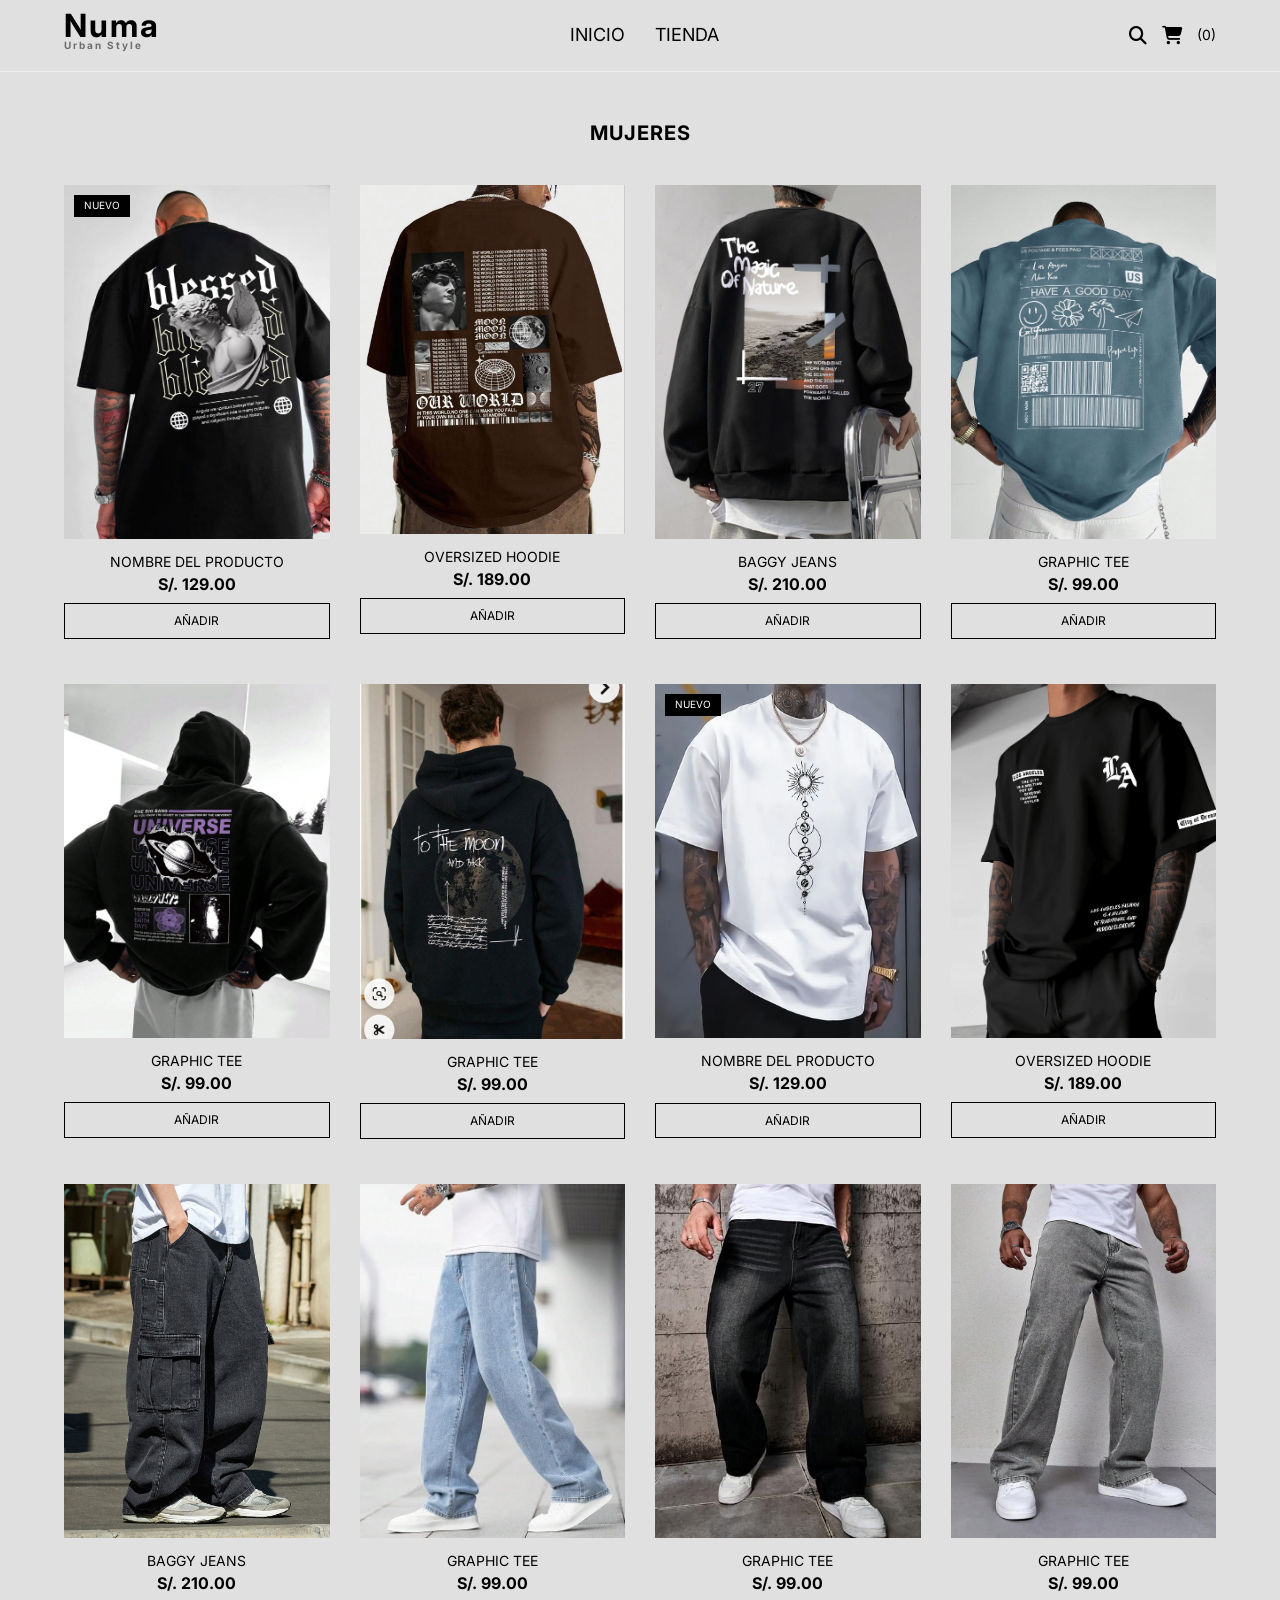
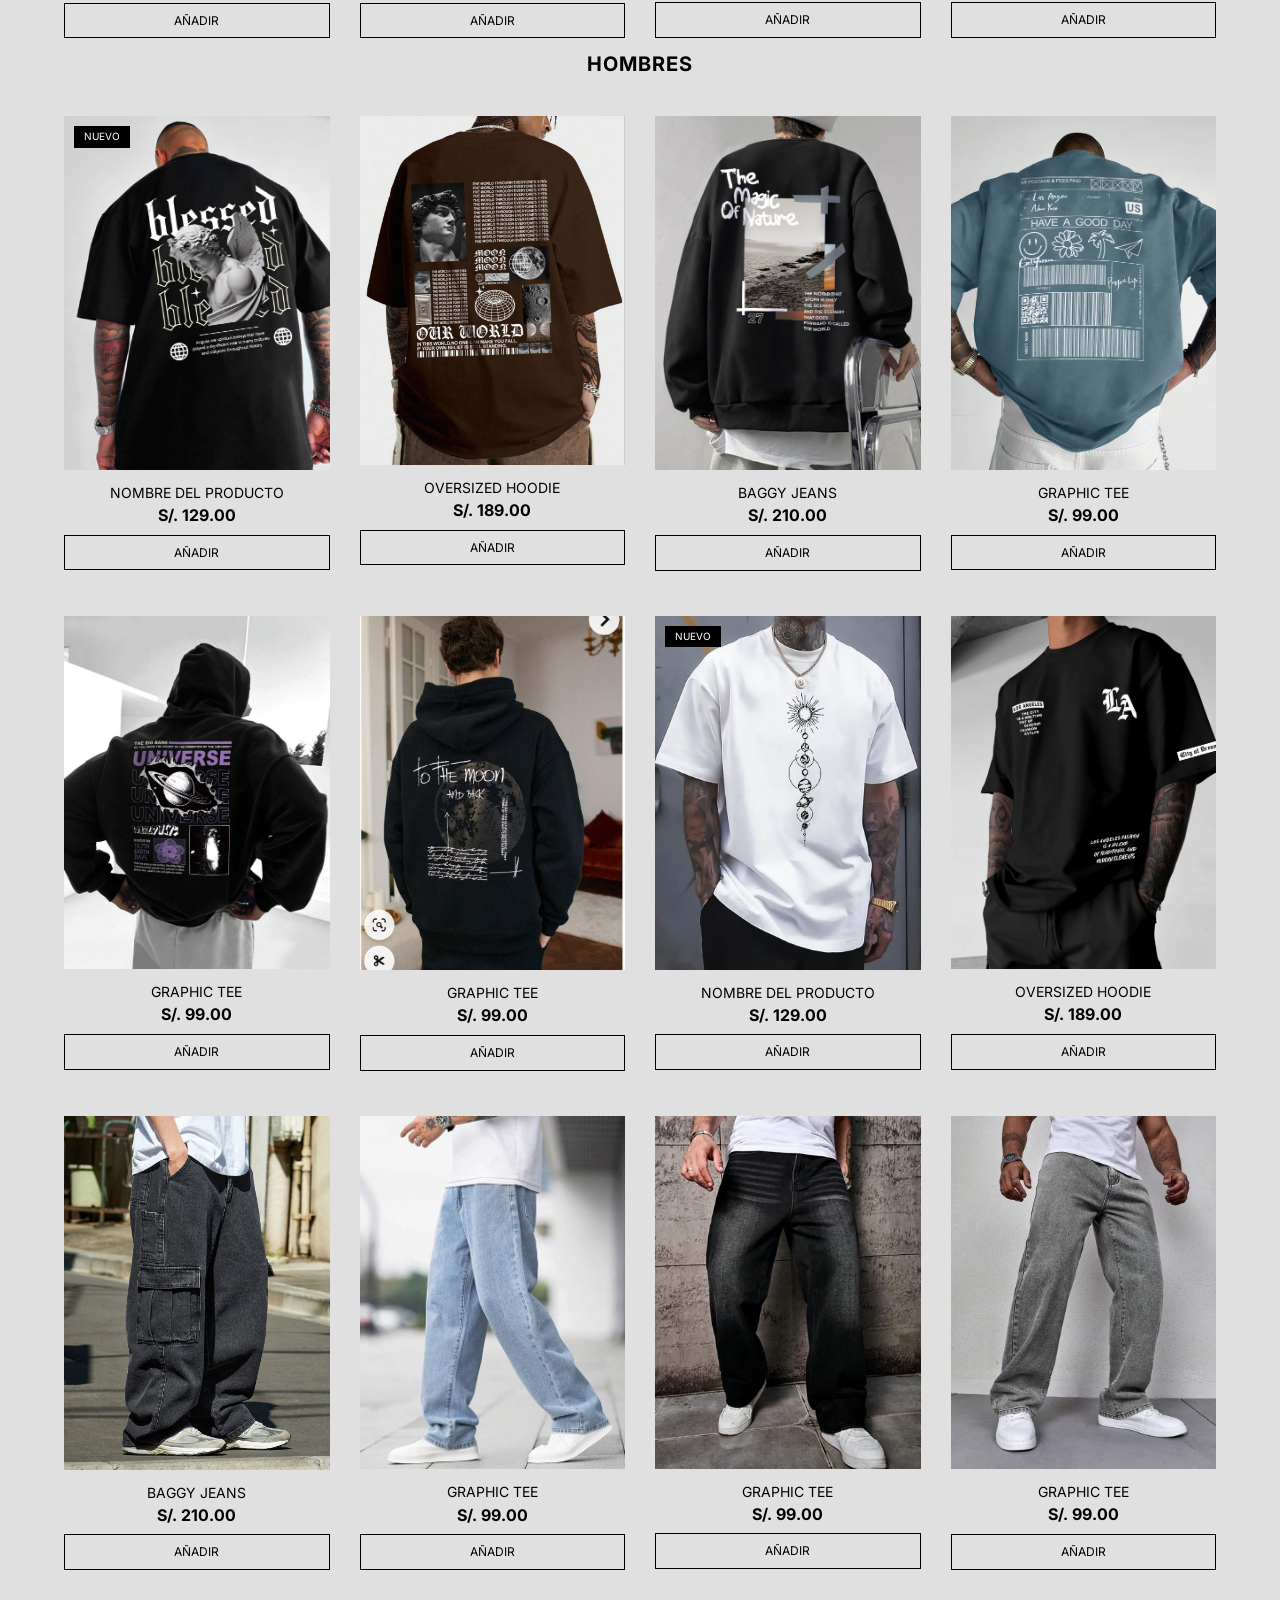
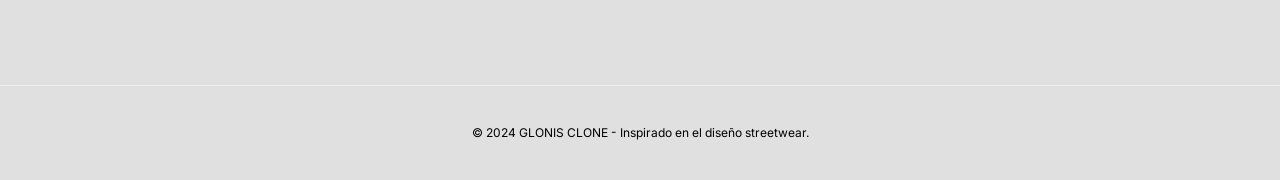
==== tienda.html @ c973aedd "Primera versiónde la web" ====
<!DOCTYPE html>
<html lang="es">
<head>
    <meta charset="UTF-8">
    <meta name="viewport" content="width=device-width, initial-scale=1.0">
    <title>Numa Web Oficial</title>
    <link rel="stylesheet" href="css/normalize.css">
    <link rel="stylesheet" href="css/styles.css">
    <link href="https://fonts.googleapis.com/css2?family=Inter:wght@300;400;700&display=swap" rel="stylesheet">
    <link rel="stylesheet" href="https://cdnjs.cloudflare.com/ajax/libs/font-awesome/6.5.0/css/all.min.css">
</head>
<body>

    <header class="navbar">
        <div class="logo">Numa </br>  <span>Urban Style</span></div>
        <nav>
            <ul>
                <li><a href="index.html">INICIO</a></li>
                <li><a href="tienda.html">TIENDA</a></li>
            </ul>
        </nav>
        <div class="nav-icons">
            <i class="fa-solid fa-magnifying-glass"></i>
            <i class="fa-solid fa-cart-shopping"></i>
            <span class="cart-count">(0)</span>
        </div>
    </header>

    <main class="container">
        <h2 class="section-title">MUJERES</h2>
        <div class="product-grid">
            
            <div class="product-card">
                <div class="product-image">
                    <img src="img/ropa/polo1.jpg" alt="Producto">
                    <span class="badge">NUEVO</span>
                </div>
                <div class="product-info">
                    <h3>NOMBRE DEL PRODUCTO</h3>
                    <p class="price">S/. 129.00</p>
                    <button class="btn-add">AÑADIR</button>
                </div>
            </div>

            <div class="product-card">
                <div class="product-image">
                    <img src="img/ropa/polo2.jpg" alt="Producto">
                </div>
                <div class="product-info">
                    <h3>OVERSIZED HOODIE</h3>
                    <p class="price">S/. 189.00</p>
                    <button class="btn-add">AÑADIR</button>
                </div>
            </div>

            <div class="product-card">
                <div class="product-image">
                    <img src="img/ropa/polo3.jpg" alt="Producto">
                </div>
                <div class="product-info">
                    <h3>BAGGY JEANS</h3>
                    <p class="price">S/. 210.00</p>
                    <button class="btn-add">AÑADIR</button>
                </div>
            </div>

            <div class="product-card">
                <div class="product-image">
                    <img src="img/ropa/polo4.jpg" alt="Producto">
                </div>
                <div class="product-info">
                    <h3>GRAPHIC TEE</h3>
                    <p class="price">S/. 99.00</p>
                    <button class="btn-add">AÑADIR</button>
                </div>
            </div>

            <div class="product-card">
                <div class="product-image">
                    <img src="img/ropa/polo5.jpg" alt="Producto">
                </div>
                <div class="product-info">
                    <h3>GRAPHIC TEE</h3>
                    <p class="price">S/. 99.00</p>
                    <button class="btn-add">AÑADIR</button>
                </div>
            </div>

            <div class="product-card">
                <div class="product-image">
                    <img src="img/ropa/polo6.jpg" alt="Producto">
                </div>
                <div class="product-info">
                    <h3>GRAPHIC TEE</h3>
                    <p class="price">S/. 99.00</p>
                    <button class="btn-add">AÑADIR</button>
                </div>
            </div>

            <div class="product-card">
                <div class="product-image">
                    <img src="img/ropa/polos7.jpg" alt="Producto">
                    <span class="badge">NUEVO</span>
                </div>
                <div class="product-info">
                    <h3>NOMBRE DEL PRODUCTO</h3>
                    <p class="price">S/. 129.00</p>
                    <button class="btn-add">AÑADIR</button>
                </div>
            </div>

            <div class="product-card">
                <div class="product-image">
                    <img src="img/ropa/polo8.jpg" alt="Producto">
                </div>
                <div class="product-info">
                    <h3>OVERSIZED HOODIE</h3>
                    <p class="price">S/. 189.00</p>
                    <button class="btn-add">AÑADIR</button>
                </div>
            </div>

            <div class="product-card">
                <div class="product-image">
                    <img src="img/ropa/pantalon1.jpg" alt="Producto">
                </div>
                <div class="product-info">
                    <h3>BAGGY JEANS</h3>
                    <p class="price">S/. 210.00</p>
                    <button class="btn-add">AÑADIR</button>
                </div>
            </div>

            <div class="product-card">
                <div class="product-image">
                    <img src="img/ropa/pantalon2.jpg" alt="Producto">
                </div>
                <div class="product-info">
                    <h3>GRAPHIC TEE</h3>
                    <p class="price">S/. 99.00</p>
                    <button class="btn-add">AÑADIR</button>
                </div>
            </div>

            <div class="product-card">
                <div class="product-image">
                    <img src="img/ropa/pantalon5.jpg" alt="Producto">
                </div>
                <div class="product-info">
                    <h3>GRAPHIC TEE</h3>
                    <p class="price">S/. 99.00</p>
                    <button class="btn-add">AÑADIR</button>
                </div>
            </div>

            <div class="product-card">
                <div class="product-image">
                    <img src="img/ropa/pantalon4.jpg" alt="Producto">
                </div>
                <div class="product-info">
                    <h3>GRAPHIC TEE</h3>
                    <p class="price">S/. 99.00</p>
                    <button class="btn-add">AÑADIR</button>
                </div>
            </div>

        </div>

        <h2 class="section-title">HOMBRES</h2>
        <div class="product-grid">
            
            <div class="product-card">
                <div class="product-image">
                    <img src="img/ropa/polo1.jpg" alt="Producto">
                    <span class="badge">NUEVO</span>
                </div>
                <div class="product-info">
                    <h3>NOMBRE DEL PRODUCTO</h3>
                    <p class="price">S/. 129.00</p>
                    <button class="btn-add">AÑADIR</button>
                </div>
            </div>

            <div class="product-card">
                <div class="product-image">
                    <img src="img/ropa/polo2.jpg" alt="Producto">
                </div>
                <div class="product-info">
                    <h3>OVERSIZED HOODIE</h3>
                    <p class="price">S/. 189.00</p>
                    <button class="btn-add">AÑADIR</button>
                </div>
            </div>

            <div class="product-card">
                <div class="product-image">
                    <img src="img/ropa/polo3.jpg" alt="Producto">
                </div>
                <div class="product-info">
                    <h3>BAGGY JEANS</h3>
                    <p class="price">S/. 210.00</p>
                    <button class="btn-add">AÑADIR</button>
                </div>
            </div>

            <div class="product-card">
                <div class="product-image">
                    <img src="img/ropa/polo4.jpg" alt="Producto">
                </div>
                <div class="product-info">
                    <h3>GRAPHIC TEE</h3>
                    <p class="price">S/. 99.00</p>
                    <button class="btn-add">AÑADIR</button>
                </div>
            </div>

            <div class="product-card">
                <div class="product-image">
                    <img src="img/ropa/polo5.jpg" alt="Producto">
                </div>
                <div class="product-info">
                    <h3>GRAPHIC TEE</h3>
                    <p class="price">S/. 99.00</p>
                    <button class="btn-add">AÑADIR</button>
                </div>
            </div>

            <div class="product-card">
                <div class="product-image">
                    <img src="img/ropa/polo6.jpg" alt="Producto">
                </div>
                <div class="product-info">
                    <h3>GRAPHIC TEE</h3>
                    <p class="price">S/. 99.00</p>
                    <button class="btn-add">AÑADIR</button>
                </div>
            </div>

            <div class="product-card">
                <div class="product-image">
                    <img src="img/ropa/polos7.jpg" alt="Producto">
                    <span class="badge">NUEVO</span>
                </div>
                <div class="product-info">
                    <h3>NOMBRE DEL PRODUCTO</h3>
                    <p class="price">S/. 129.00</p>
                    <button class="btn-add">AÑADIR</button>
                </div>
            </div>

            <div class="product-card">
                <div class="product-image">
                    <img src="img/ropa/polo8.jpg" alt="Producto">
                </div>
                <div class="product-info">
                    <h3>OVERSIZED HOODIE</h3>
                    <p class="price">S/. 189.00</p>
                    <button class="btn-add">AÑADIR</button>
                </div>
            </div>

            <div class="product-card">
                <div class="product-image">
                    <img src="img/ropa/pantalon1.jpg" alt="Producto">
                </div>
                <div class="product-info">
                    <h3>BAGGY JEANS</h3>
                    <p class="price">S/. 210.00</p>
                    <button class="btn-add">AÑADIR</button>
                </div>
            </div>

            <div class="product-card">
                <div class="product-image">
                    <img src="img/ropa/pantalon2.jpg" alt="Producto">
                </div>
                <div class="product-info">
                    <h3>GRAPHIC TEE</h3>
                    <p class="price">S/. 99.00</p>
                    <button class="btn-add">AÑADIR</button>
                </div>
            </div>

            <div class="product-card">
                <div class="product-image">
                    <img src="img/ropa/pantalon5.jpg" alt="Producto">
                </div>
                <div class="product-info">
                    <h3>GRAPHIC TEE</h3>
                    <p class="price">S/. 99.00</p>
                    <button class="btn-add">AÑADIR</button>
                </div>
            </div>

            <div class="product-card">
                <div class="product-image">
                    <img src="img/ropa/pantalon4.jpg" alt="Producto">
                </div>
                <div class="product-info">
                    <h3>GRAPHIC TEE</h3>
                    <p class="price">S/. 99.00</p>
                    <button class="btn-add">AÑADIR</button>
                </div>
            </div>

        </div>
    </main>

    <footer>
        <p>&copy; 2024 GLONIS CLONE - Inspirado en el diseño streetwear.</p>
    </footer>

</body>
</html>
---- css/styles.css ----
/* Reseteo básico */
* {
    margin: 0;
    padding: 0;
    box-sizing: border-box;
}

body {
    font-family: 'Inter', sans-serif;
    background-color:#E0E0E0;
    color: #000;
}

/* Navegación */
.navbar {
    display: flex;
    justify-content: space-between;
    align-items: center;
    padding: 20px 5%;
    position: sticky;
    top: 0;
    background: #E0E0E0;
    z-index: 1000;
    border-bottom: 1px solid #eee;
}

.logo {
    font-weight: 700;
    font-size: 32px;
    letter-spacing: 2px;
    line-height: 12px;
}

.logo span {
    font-size: 10px;
    letter-spacing: 2px;
    color: #706d6d;
    
}

.navbar ul {
    display: flex;
    list-style: none;
}

.navbar ul li {
    margin: 0 15px;
}

.navbar ul li a {
    text-decoration: none;
    color: #000000;
    font-size: 18px;
    font-weight: 400;
    
}
.navbar ul li a:hover {
    color: #535151
}

/* iconos de carritos */
.nav-icons {
  display: flex;
  align-items: center;
  gap: 15px;
  font-size: 18px;
}

.nav-icons i {
  cursor: pointer;
  transition: 0.3s;
}

.nav-icons i:hover {
  color: #555;
  transform: scale(1.1);
}

.cart-count {
  font-size: 14px;
}

/* Banner Hero */
.hero {
    height: 80vh;
    background: #f4f4f4 url('../img/hero.png') no-repeat center center/cover;
    display: flex;
    align-items: center;
    justify-content: center;
    text-align: center;
}

.hero-content {
    padding-top: 370px;
}

.hero-content h1 {
    font-size: 50px;
    margin-bottom: 20px;
    color: #000;
}

.btn-shop {
    display: inline-block;
    padding: 12px 30px;
    background: #000;
    color: #fff;
    text-decoration: none;
    font-size: 14px;
    transition: 0.3s;
}

.btn-shop:hover {
    background: #333;
}

/* Grilla de productos */
.container {
    padding: 50px 5%;
}

.section-title {
    text-align: center;
    margin-bottom: 40px;
    font-size: 20px;
    letter-spacing: 1px;
}

.product-grid {
    display: grid;
    grid-template-columns: repeat(auto-fill, minmax(250px, 1fr));
    gap: 30px;
}

.product-card {
    text-align: center;
}

.product-image {
    position: relative;
    overflow: hidden;
    background: #f9f9f9;
}

.product-image img {
    width: 100%;
    display: block;
    transition: transform 0.5s ease;
}

.product-card:hover img {
    transform: scale(1.05);
}

.badge {
    position: absolute;
    top: 10px;
    left: 10px;
    background: #000;
    color: #fff;
    padding: 5px 10px;
    font-size: 10px;
}

/* Info de producto */
.product-info {
    padding: 15px 0;
}

.product-info h3 {
    font-size: 14px;
    font-weight: 400;
    margin-bottom: 5px;
}

.price {
    font-weight: 700;
    margin-bottom: 10px;
}

.btn-add {
    width: 100%;
    padding: 10px;
    background: transparent;
    border: 1px solid #000;
    cursor: pointer;
    font-size: 12px;
    transition: 0.3s;
}

.btn-add:hover {
    background: #000;
    color: #fff;
}

/* poses */
.seccion-img {
  padding: 60px 0;
  background-color: #F5F5F5;
}

.contenedor-img {
  display: flex;
  gap: 20px;
  max-width: 1200px;
  margin: auto;
}

.contenedor-img img {
  width: 33.33%;
  height: 600px;
  object-fit: cover;
  border-radius: 12px;
}


footer {
    text-align: center;
    padding: 40px;
    font-size: 12px;
    border-top: 1px solid #eee;
    margin-top: 50px;
}

/* Tablet */
@media (max-width: 900px) {
     .navbar {
    flex-direction: column;
    gap: 10px;
  }

  .navbar ul {
    flex-wrap: wrap;
    justify-content: center;
  }

  .hero {
    height: 60vh;
  }

  .hero-content {
    padding-top: 200px;
  }

  .hero-content h1 {
    font-size: 35px;
  }

   .contenedor-img {
    flex-wrap: wrap;
  }

  .contenedor-img img {
    width: 48%;
    height: 400px;
  }
}

 


/* Celular */
@media (max-width: 600px) {
  
   .navbar {
    padding: 15px;
  }

  .logo {
    font-size: 24px;
  }

  .navbar ul {
    flex-direction: column;
    gap: 10px;
  }

  .navbar ul li {
    margin: 5px 0;
  }

  /* HERO */
  .hero {
    height: 50vh;
  }

  .hero-content {
    padding-top: 120px;
  }

  .hero-content h1 {
    font-size: 28px;
  }

  .btn-shop {
    padding: 10px 20px;
    font-size: 12px;
  }

  /* PRODUCTOS */
  .product-grid {
    grid-template-columns: 1fr;
  }

  /* IMÁGENES */
    .contenedor-img {
    flex-wrap: wrap;
  }

  .contenedor-img img {
    width: 48%;
    height: 400px;
  }

  /* FOOTER */
  footer {
    padding: 20px;
  }
  
}
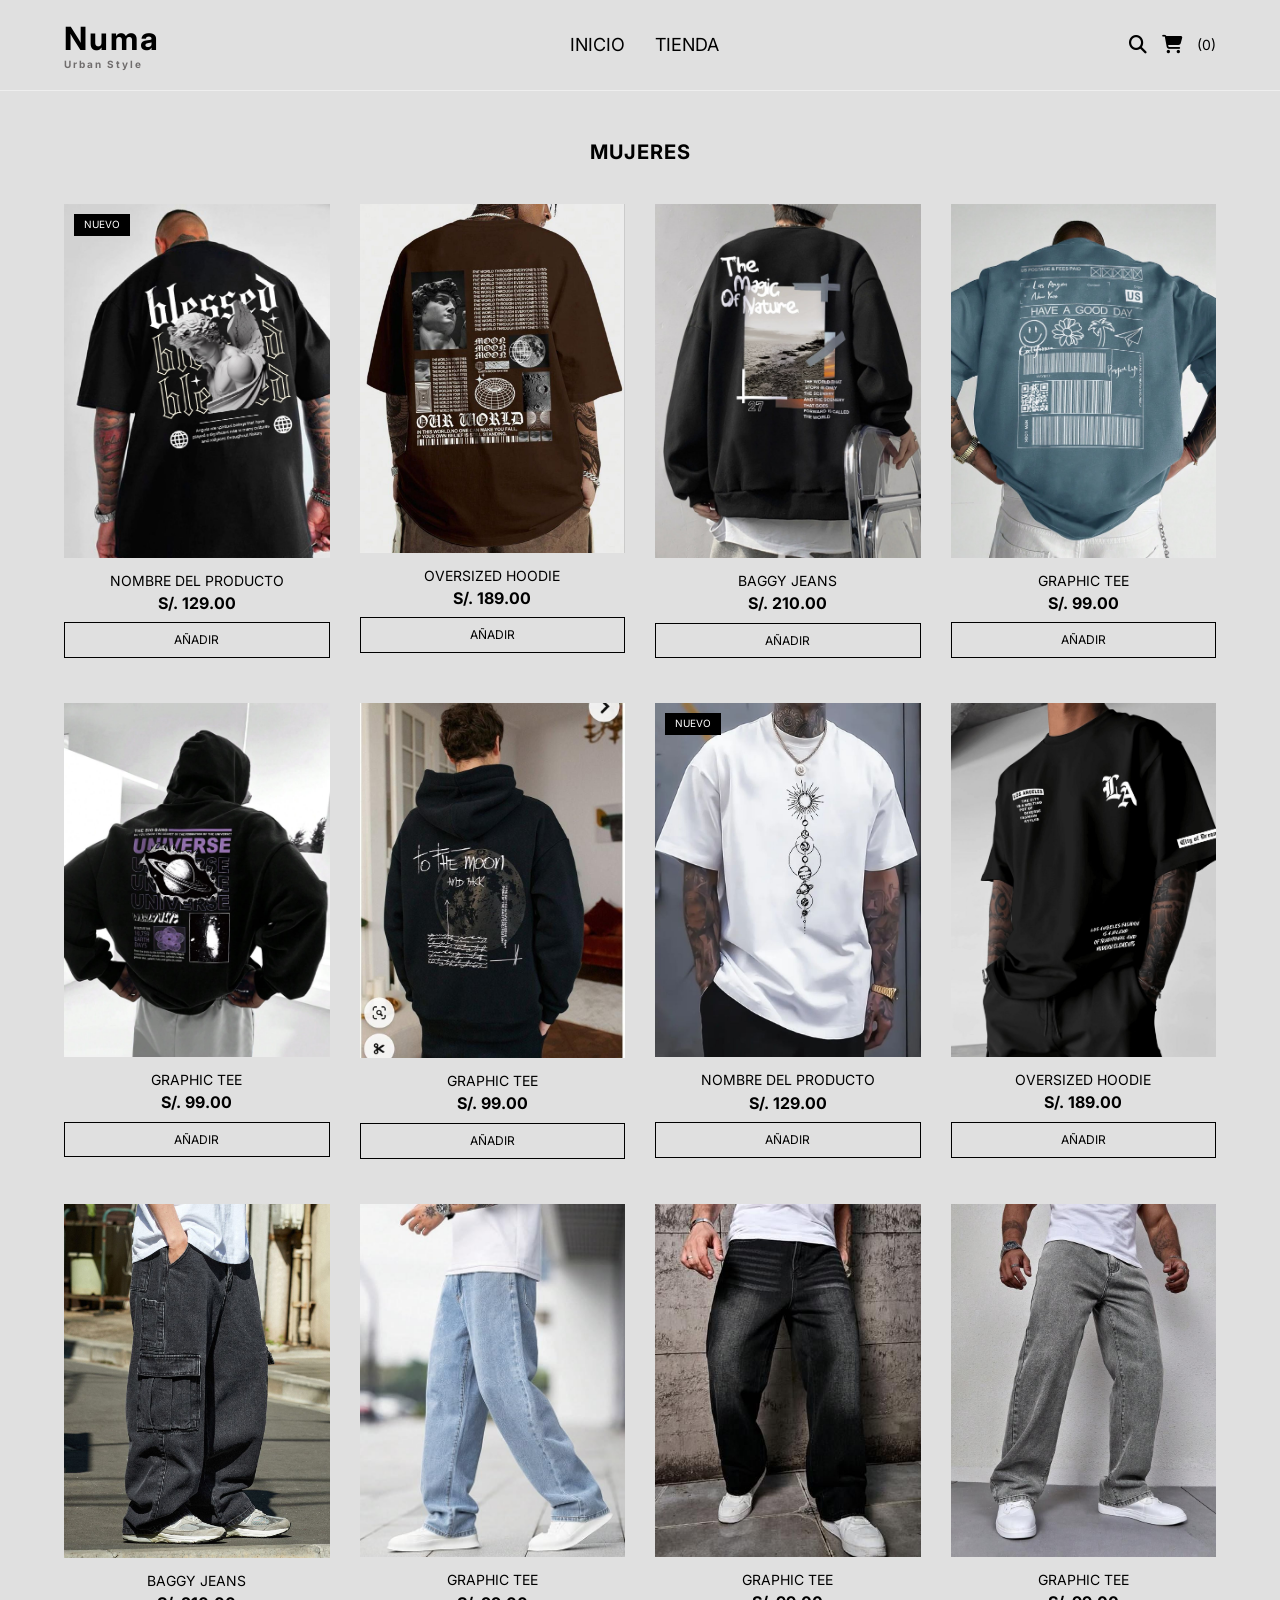
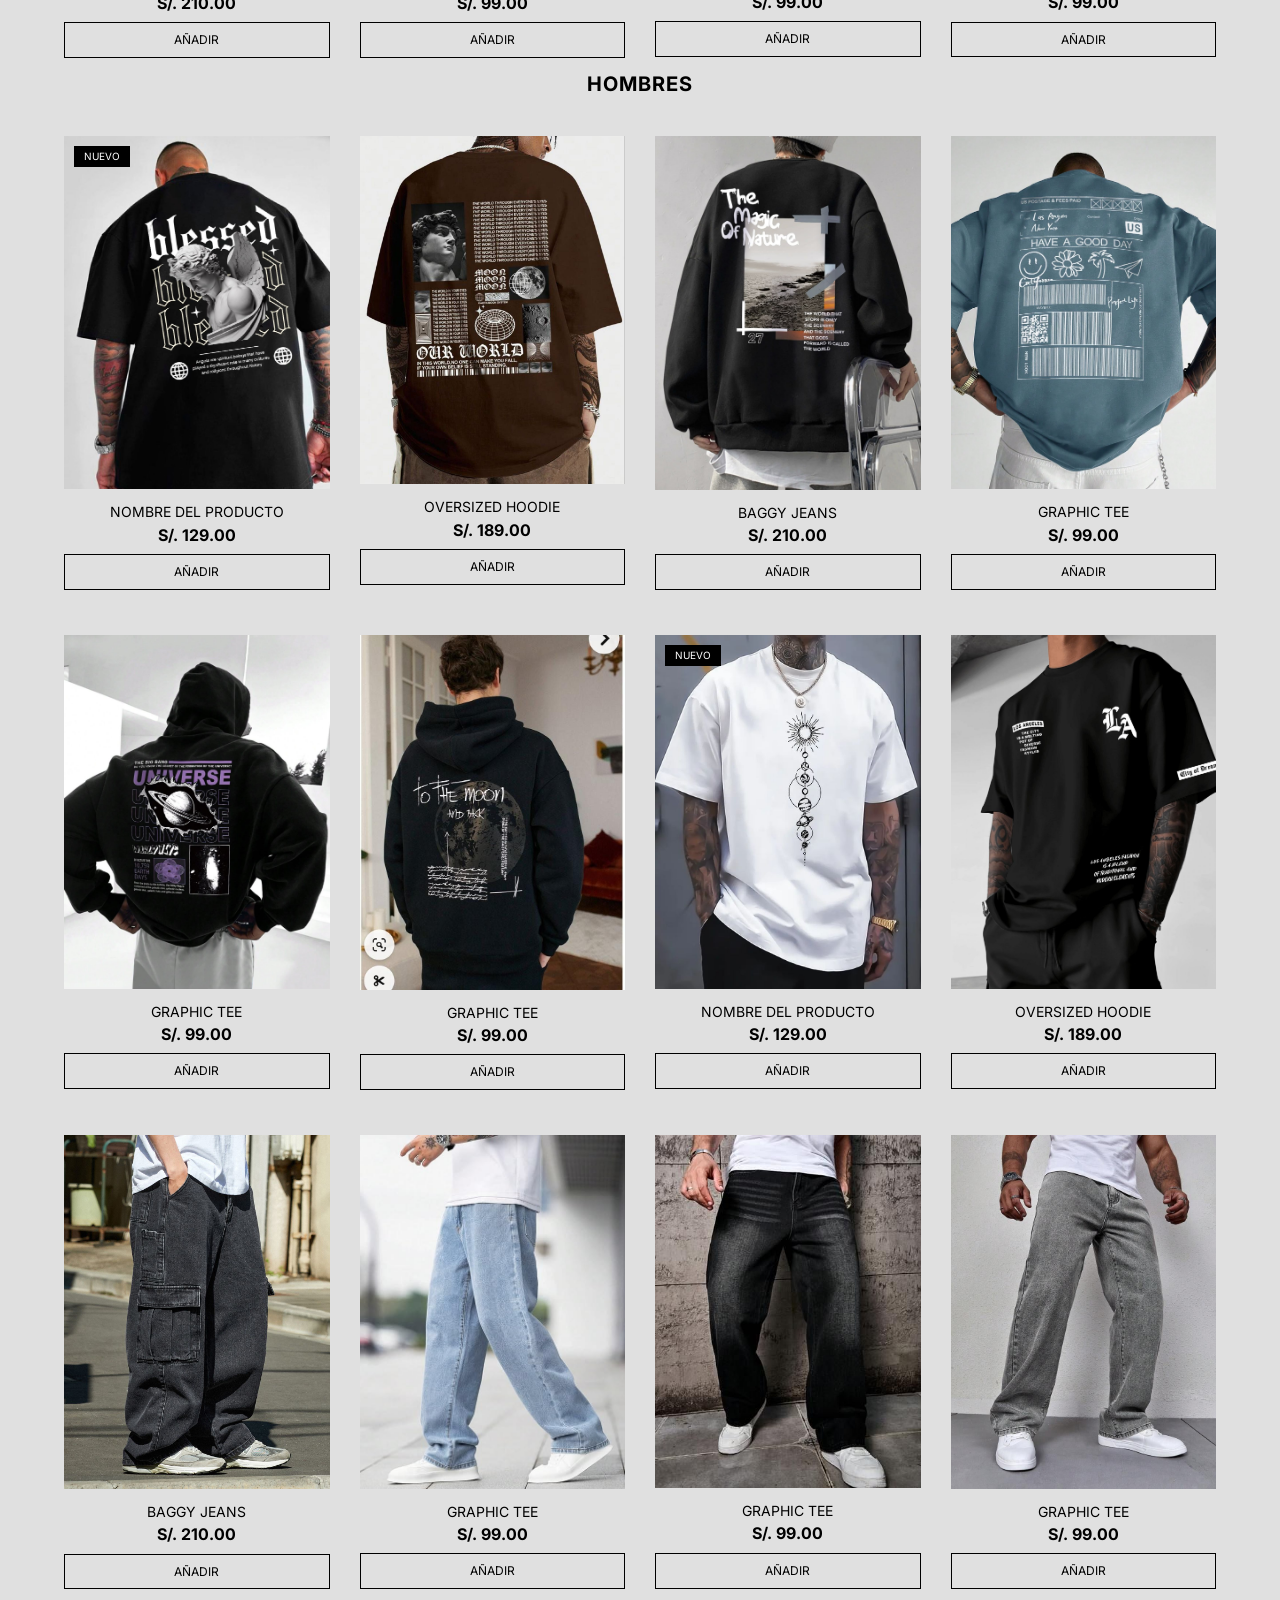
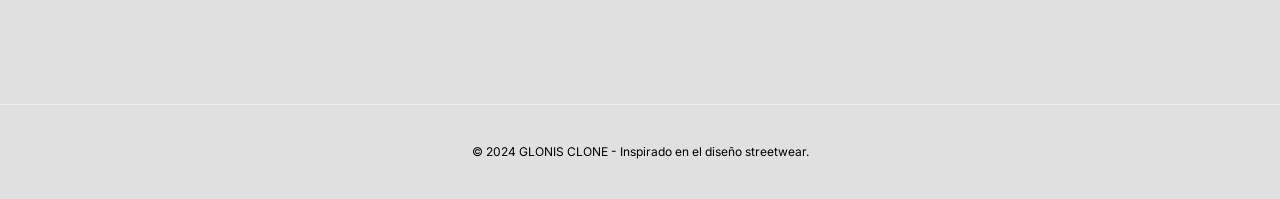
==== commit f1cffe97: "version 1.1" ====
--- a/tienda.html
+++ b/tienda.html
@@ -12,13 +12,19 @@
 <body>
 
     <header class="navbar">
-        <div class="logo">Numa </br>  <span>Urban Style</span></div>
-        <nav>
+        <div class="logo">Numa <br> <span>Urban Style</span></div>
+        
+        <div class="menu-toggle" id="mobile-menu">
+            <i class="fa-solid fa-bars"></i>
+        </div>
+
+        <nav class="nav-menu">
             <ul>
                 <li><a href="index.html">INICIO</a></li>
                 <li><a href="tienda.html">TIENDA</a></li>
             </ul>
         </nav>
+
         <div class="nav-icons">
             <i class="fa-solid fa-magnifying-glass"></i>
             <i class="fa-solid fa-cart-shopping"></i>
@@ -310,5 +316,6 @@
         <p>&copy; 2024 GLONIS CLONE - Inspirado en el diseño streetwear.</p>
     </footer>
 
+    <script src="js/script.js"></script>
 </body>
 </html>
--- a/css/styles.css
+++ b/css/styles.css
@@ -1,17 +1,28 @@
-/* Reseteo básico */
+/* =========================================
+   1. RESETEO Y BASES
+   ========================================= */
 * {
     margin: 0;
     padding: 0;
     box-sizing: border-box;
 }
 
+html, body {
+    max-width: 100%;
+    overflow-x: hidden; 
+    position: relative;
+}
+
 body {
     font-family: 'Inter', sans-serif;
-    background-color:#E0E0E0;
+    background-color: #E0E0E0;
     color: #000;
-}
-
-/* Navegación */
+    overflow-x: hidden; /* Evita scroll horizontal */
+}
+
+/* =========================================
+   2. NAVEGACIÓN (DESKTOP POR DEFECTO)
+   ========================================= */
 .navbar {
     display: flex;
     justify-content: space-between;
@@ -28,76 +39,102 @@
     font-weight: 700;
     font-size: 32px;
     letter-spacing: 2px;
-    line-height: 12px;
+    line-height: 1.2;
 }
 
 .logo span {
     font-size: 10px;
     letter-spacing: 2px;
     color: #706d6d;
-    
-}
-
-.navbar ul {
+    display: block;
+}
+
+/* Menú de links */
+.nav-menu ul {
     display: flex;
     list-style: none;
 }
 
-.navbar ul li {
+.nav-menu ul li {
     margin: 0 15px;
 }
 
-.navbar ul li a {
+.nav-menu ul li a {
     text-decoration: none;
     color: #000000;
     font-size: 18px;
     font-weight: 400;
-    
-}
-.navbar ul li a:hover {
-    color: #535151
-}
-
-/* iconos de carritos */
+    transition: 0.3s;
+}
+
+.nav-menu ul li a:hover {
+    color: #535151;
+}
+
+/* Iconos (Carrito/Buscador) */
 .nav-icons {
-  display: flex;
-  align-items: center;
-  gap: 15px;
-  font-size: 18px;
+    display: flex;
+    align-items: center;
+    gap: 15px;
+    font-size: 18px;
 }
 
 .nav-icons i {
-  cursor: pointer;
-  transition: 0.3s;
+    cursor: pointer;
+    transition: 0.3s;
 }
 
 .nav-icons i:hover {
-  color: #555;
-  transform: scale(1.1);
+    color: #555;
+    transform: scale(1.1);
 }
 
 .cart-count {
-  font-size: 14px;
-}
-
-/* Banner Hero */
+    font-size: 14px;
+}
+
+/* Botón Hamburguesa (Oculto en PC) */
+.menu-toggle {
+    display: none;
+    font-size: 24px;
+    cursor: pointer;
+}
+
+/* =========================================
+   3. HERO Y CONTENIDO PRINCIPAL
+   ========================================= */
 .hero {
-    height: 80vh;
-    background: #f4f4f4 url('../img/hero.png') no-repeat center center/cover;
+    position: relative;
+    height: 75vh;
+    background-image: url('../img/hero2.jpg');
+    background-size: cover;
+    background-position: center;
     display: flex;
     align-items: center;
     justify-content: center;
     text-align: center;
 }
 
+.hero::before {
+    content: '';
+    position: absolute;
+    top: 0;
+    left: 0;
+    width: 100%;
+    height: 100%;
+    background-color: rgba(0, 0, 0, 0.4); 
+}
+
 .hero-content {
-    padding-top: 370px;
+    position: relative; 
+    z-index: 1;
+    color: #fff; 
 }
 
 .hero-content h1 {
     font-size: 50px;
     margin-bottom: 20px;
-    color: #000;
+    color: #ffffff;
 }
 
 .btn-shop {
@@ -114,7 +151,9 @@
     background: #333;
 }
 
-/* Grilla de productos */
+/* =========================================
+   4. PRODUCTOS Y GRID
+   ========================================= */
 .container {
     padding: 50px 5%;
 }
@@ -162,7 +201,6 @@
     font-size: 10px;
 }
 
-/* Info de producto */
 .product-info {
     padding: 15px 0;
 }
@@ -193,27 +231,32 @@
     color: #fff;
 }
 
-/* poses */
+/* =========================================
+   5. SECCIÓN DE IMÁGENES (POSES)
+   ========================================= */
 .seccion-img {
-  padding: 60px 0;
-  background-color: #F5F5F5;
+    padding: 60px 0;
+    background-color: #F5F5F5;
 }
 
 .contenedor-img {
-  display: flex;
-  gap: 20px;
-  max-width: 1200px;
-  margin: auto;
+    display: flex;
+    gap: 20px;
+    max-width: 1200px;
+    margin: auto;
+    padding: 0 5%;
 }
 
 .contenedor-img img {
-  width: 33.33%;
-  height: 600px;
-  object-fit: cover;
-  border-radius: 12px;
-}
-
-
+    width: 33.33%;
+    height: 600px;
+    object-fit: cover;
+    border-radius: 12px;
+}
+
+/* =========================================
+   6. FOOTER
+   ========================================= */
 footer {
     text-align: center;
     padding: 40px;
@@ -222,99 +265,80 @@
     margin-top: 50px;
 }
 
-/* Tablet */
-@media (max-width: 900px) {
-     .navbar {
-    flex-direction: column;
-    gap: 10px;
-  }
-
-  .navbar ul {
-    flex-wrap: wrap;
-    justify-content: center;
-  }
-
-  .hero {
-    height: 60vh;
-  }
-
-  .hero-content {
-    padding-top: 200px;
-  }
-
-  .hero-content h1 {
-    font-size: 35px;
-  }
-
-   .contenedor-img {
-    flex-wrap: wrap;
-  }
-
-  .contenedor-img img {
-    width: 48%;
-    height: 400px;
-  }
-}
-
- 
-
-
-/* Celular */
+/* =========================================
+   7. RESPONSIVE DESIGN (MÓVIL)
+   ========================================= */
 @media (max-width: 600px) {
-  
-   .navbar {
-    padding: 15px;
-  }
-
-  .logo {
-    font-size: 24px;
-  }
-
-  .navbar ul {
-    flex-direction: column;
-    gap: 10px;
-  }
-
-  .navbar ul li {
-    margin: 5px 0;
-  }
-
-  /* HERO */
-  .hero {
-    height: 50vh;
-  }
-
-  .hero-content {
-    padding-top: 120px;
-  }
-
-  .hero-content h1 {
-    font-size: 28px;
-  }
-
-  .btn-shop {
-    padding: 10px 20px;
-    font-size: 12px;
-  }
-
-  /* PRODUCTOS */
-  .product-grid {
-    grid-template-columns: 1fr;
-  }
-
-  /* IMÁGENES */
-    .contenedor-img {
-    flex-wrap: wrap;
-  }
-
-  .contenedor-img img {
-    width: 48%;
-    height: 400px;
-  }
-
-  /* FOOTER */
-  footer {
-    padding: 20px;
-  }
-  
+    
+    /* Navbar Estilo Hamburguesa-Logo-Iconos */
+    .navbar {
+        height: 70px;
+        padding: 10px 5%;
+    }
+
+    .menu-toggle {
+        display: block; /* Muestra el icono */
+        order: 1;
+        width: 20%;
+        text-align: left;
+    }
+
+    .logo {
+        order: 2;
+        width: 60%;
+        text-align: center;
+        font-size: 20px;
+    }
+
+    .nav-icons {
+        order: 3;
+        width: 20%;
+        justify-content: flex-end;
+    }
+
+    /* Menú desplegable oculto */
+    .nav-menu {
+        display: none; 
+        position: absolute;
+        top: 70px;
+        left: 0;
+        width: 100%;
+        background: #E0E0E0;
+        z-index: 1000;
+        padding: 20px 0;
+        border-bottom: 1px solid #ccc;
+    }
+
+    /* Cuando el JS añade la clase .active */
+    .nav-menu.active {
+        display: block;
+    }
+
+    .nav-menu ul {
+        flex-direction: column;
+        align-items: center;
+        gap: 20px;
+    }
+
+    /* Hero y Contenido */
+    .hero {
+        height: 50vh;
+    }
+
+    .hero-content {
+        padding-top: 120px;
+    }
+
+    .hero-content h1 {
+        font-size: 28px;
+    }
+
+    .product-grid {
+        grid-template-columns: 1fr;
+    }
+
+    .contenedor-img img {
+        width: 48%; /* Dos por fila en móviles grandes */
+        height: 350px;
+    }
 }
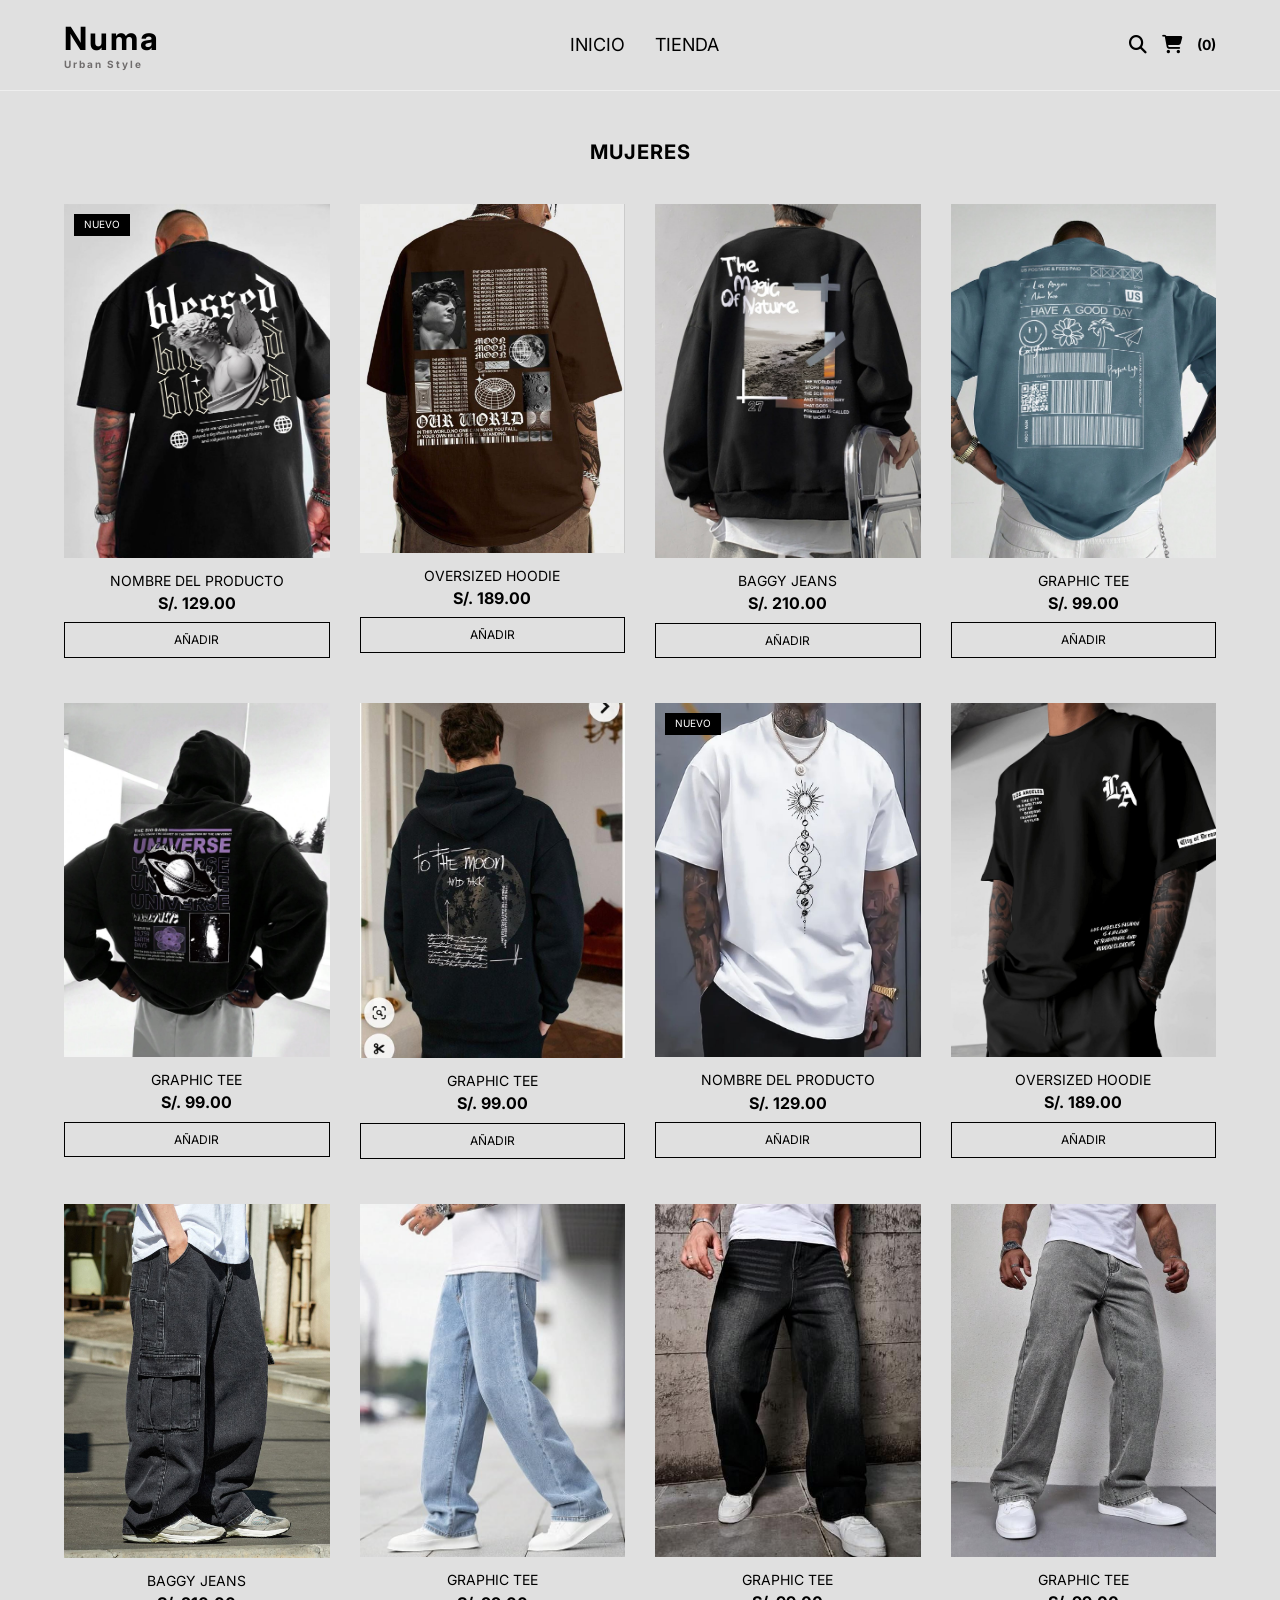
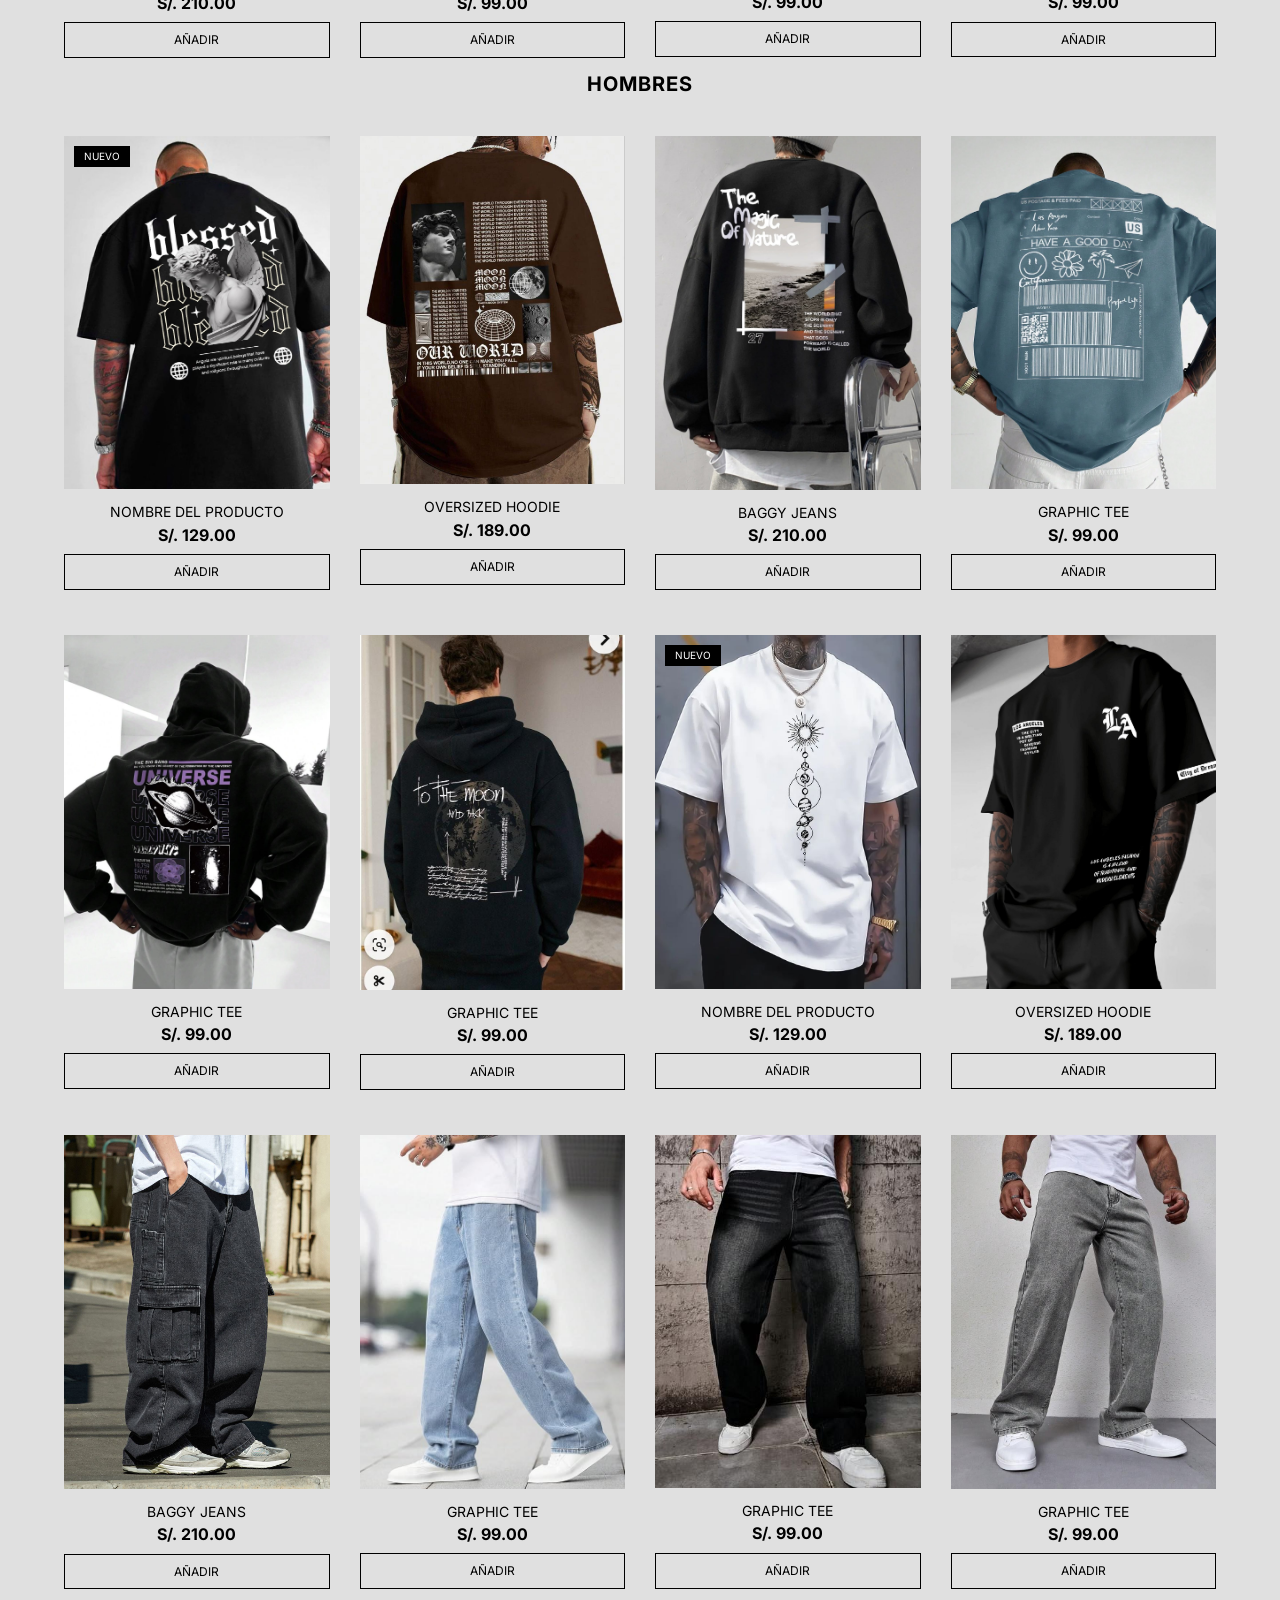
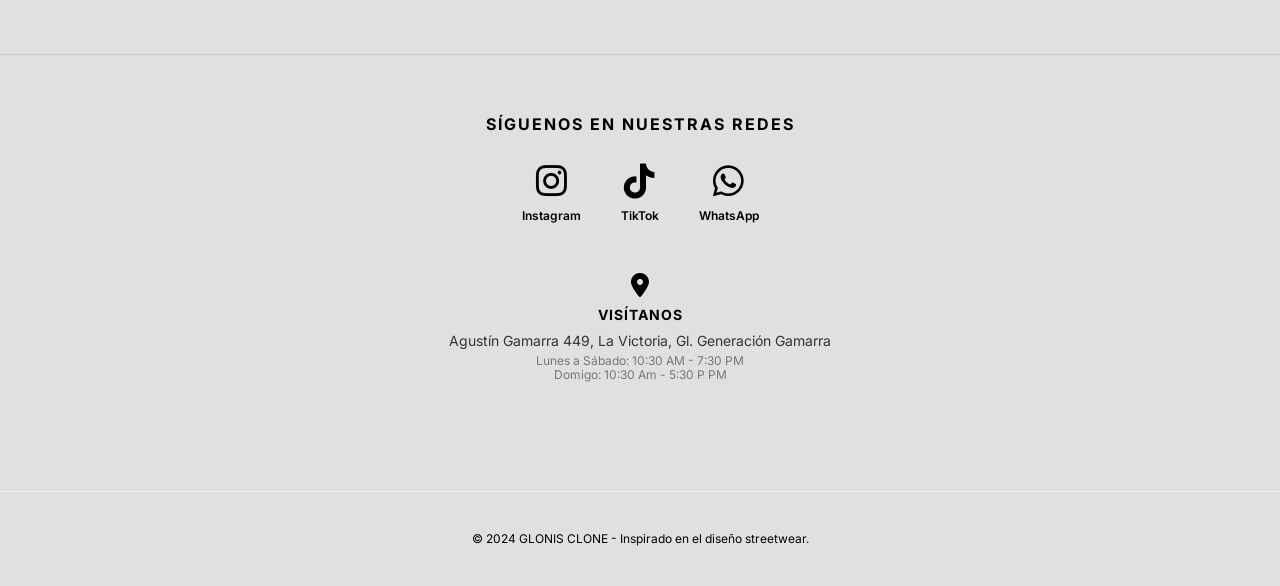
==== commit 285f7ff1: "verion 2.0" ====
--- a/tienda.html
+++ b/tienda.html
@@ -32,6 +32,8 @@
         </div>
     </header>
 
+    <div id="overlay" class="overlay"></div>
+
     <main class="container">
         <h2 class="section-title">MUJERES</h2>
         <div class="product-grid">
@@ -312,10 +314,68 @@
         </div>
     </main>
 
+    <section class="contacto-section">
+        <div class="redes-sociales">
+            <h3>SÍGUENOS EN NUESTRAS REDES</h3>
+            <div class="social-icons">
+                <a href="https://www.instagram.com/numaurban?igsh=azd2bmtiMHYwZzdn" target="_blank" class="icon-ig">
+                    <i class="fa-brands fa-instagram"></i>
+                    <span>Instagram</span>
+                </a>
+                <a href="https://www.tiktok.com/@numaurban" target="_blank" class="icon-tk">
+                    <i class="fa-brands fa-tiktok"></i>
+                    <span>TikTok</span>
+                </a>
+                <a href="https://wa.me/51900006426" target="_blank" class="icon-ws">
+                    <i class="fa-brands fa-whatsapp"></i>
+                    <span>WhatsApp</span>
+                </a>
+            </div>
+        </div>
+
+        <div class="direccion-block">
+            <i class="fa-solid fa-location-dot"></i>
+            <h4>VISÍTANOS</h4>
+            <p>Agustín Gamarra 449, La Victoria, Gl. Generación Gamarra</p>
+            <p class="horario">Lunes a Sábado: 10:30 AM - 7:30 PM <br> Domigo: 10:30 Am - 5:30 P PM</p>
+        </div>
+    </section>
+
     <footer>
         <p>&copy; 2024 GLONIS CLONE - Inspirado en el diseño streetwear.</p>
     </footer>
 
+    <!-- Estructura del Modal de Producto -->
+<div id="product-modal" class="modal">
+    <div class="modal-content">
+        <span class="close-modal">&times;</span>
+        <div class="modal-body">
+            <!-- Lado Izquierdo: Imagen -->
+            <div class="product-view-img">
+                <img id="modal-img" src="" alt="Producto Numa">
+            </div>
+            <!-- Lado Derecho: Info -->
+            <div class="product-view-info">
+                <h2 id="modal-title">Nombre de la Prenda</h2>
+                <p class="modal-price" id="modal-price">S/ 00.00</p>
+                
+                <div class="size-selector">
+                    <span>Tallas disponibles:</span>
+                    <div class="sizes">
+                        <button>S</button>
+                        <button>M</button>
+                        <button>L</button>
+                        <button>XL</button>
+                    </div>
+                </div>
+
+                <button class="btn-buy-now">COMPRAR AHORA</button>
+                <p class="modal-desc">Algodón pesado 20/1, estampado en alta densidad. Calce Oversize.</p>
+            </div>
+        </div>
+    </div>
+</div>
+
     <script src="js/script.js"></script>
 </body>
 </html>
--- a/css/styles.css
+++ b/css/styles.css
@@ -50,6 +50,10 @@
 }
 
 /* Menú de links */
+.nav-menu  {
+    display: block;
+}
+
 .nav-menu ul {
     display: flex;
     list-style: none;
@@ -98,6 +102,20 @@
     display: none;
     font-size: 24px;
     cursor: pointer;
+}
+
+.cart-count {
+    font-weight: 700;
+    transition: transform 0.2s ease;
+    display: inline-block;
+    color: #000;
+}
+
+/* Estilo para que el botón se vea clickeable */
+.btn-add {
+    cursor: pointer;
+    position: relative;
+    z-index: 10; /* Para que esté sobre la card */
 }
 
 /* =========================================
@@ -129,21 +147,29 @@
     position: relative; 
     z-index: 1;
     color: #fff; 
+    line-height: 0.5;
 }
 
 .hero-content h1 {
     font-size: 50px;
     margin-bottom: 20px;
-    color: #ffffff;
+}
+.hero-content p {
+    margin-bottom: 10px;
+}
+
+.hero-content p {
+    font-size: 20px;
+    margin-bottom: 30px;
 }
 
 .btn-shop {
     display: inline-block;
-    padding: 12px 30px;
+    padding: 18px 30px;
     background: #000;
     color: #fff;
     text-decoration: none;
-    font-size: 14px;
+    font-size: 20px;
     transition: 0.3s;
 }
 
@@ -265,8 +291,179 @@
     margin-top: 50px;
 }
 
-/* =========================================
-   7. RESPONSIVE DESIGN (MÓVIL)
+/* --- EFECTO OSCURO (OVERLAY) --- */
+.overlay {
+    display: none; /* Oculto por defecto */
+    position: fixed;
+    top: 0;
+    left: 0;
+    width: 100%;
+    height: 100%;
+    background: rgba(0, 0, 0, 0.5); /* Color negro con 50% de transparencia */
+    z-index: 998; /* Por debajo del menú (999 o 1000) */
+}
+
+.overlay.active {
+    display: block;
+}
+
+/* --- ANIMACIÓN PARA LA X --- */
+/* Cambiaremos el icono de Font Awesome dinámicamente con JS */
+.menu-toggle i {
+    transition: transform 0.3s ease;
+}
+
+/* =========================================
+   7. SECCIÓN CONTACTO Y REDES
+   ========================================= */
+.contacto-section {
+    padding: 60px 5%;
+    background-color: #E0E0E0; /* Mismo fondo para limpieza */
+    text-align: center;
+    border-top: 1px solid #ccc;
+}
+
+.redes-sociales h3 {
+    font-size: 16px;
+    letter-spacing: 2px;
+    margin-bottom: 30px;
+}
+
+.social-icons {
+    display: flex;
+    justify-content: center;
+    gap: 40px;
+    margin-bottom: 50px;
+}
+
+.social-icons a {
+    text-decoration: none;
+    color: #000;
+    display: flex;
+    flex-direction: column;
+    align-items: center;
+    gap: 10px;
+    transition: 0.3s;
+}
+
+.social-icons i {
+    font-size: 35px;
+}
+
+.social-icons span {
+    font-size: 12px;
+    font-weight: 600;
+}
+
+/* Efectos Hover */
+.icon-ig:hover { color: #E1306C; transform: translateY(-5px); }
+.icon-ws:hover { color: #25D366; transform: translateY(-5px); }
+
+/* Bloque Dirección */
+.direccion-block {
+    max-width: 400px;
+    margin: 0 auto;
+}
+
+.direccion-block i {
+    font-size: 24px;
+    margin-bottom: 10px;
+}
+
+.direccion-block h4 {
+    font-size: 14px;
+    letter-spacing: 1px;
+    margin-bottom: 10px;
+}
+
+.direccion-block p {
+    font-size: 14px;
+    color: #333;
+}
+
+.direccion-block .horario {
+    font-size: 12px;
+    color: #777;
+    margin-top: 5px;
+}
+
+.icon-tk:hover { 
+    color: #ff0050; /* El color representativo de TikTok */
+    transform: translateY(-5px); 
+}
+
+/* Ajuste Móvil */
+@media (max-width: 600px) {
+    .social-icons {
+        gap: 60px;
+    }
+    
+    .contacto-section {
+        padding: 40px 5%;
+    }
+}
+
+/* VENTANA MODAL */
+.modal {
+    display: none; 
+    position: fixed;
+    z-index: 2000;
+    top: 0; left: 0;
+    width: 100%; height: 100%;
+    background-color: rgba(0,0,0,0.8);
+    align-items: center;
+    justify-content: center;
+}
+
+.modal-content {
+    background-color: #E0E0E0;
+    width: 90%;
+    max-width: 800px;
+    position: relative;
+    border-radius: 8px;
+    padding: 20px;
+}
+
+.close-modal {
+    position: absolute;
+    top: 15px; right: 20px;
+    font-size: 30px;
+    cursor: pointer;
+}
+
+.modal-body {
+    display: flex;
+    gap: 30px;
+}
+
+.product-view-img { width: 50%; }
+.product-view-img img { width: 100%; border-radius: 5px; }
+
+.product-view-info { width: 50%; display: flex; flex-direction: column; justify-content: center; }
+
+.modal-price { font-weight: 700; font-size: 24px; margin: 10px 0; }
+
+.size-selector { margin: 20px 0; }
+.sizes { display: flex; gap: 10px; margin-top: 10px; }
+.sizes button {
+    padding: 8px 15px;
+    border: 1px solid #000;
+    background: transparent;
+    cursor: pointer;
+    transition: 0.3s;
+}
+.sizes button:hover { background: #000; color: #fff; }
+
+.btn-buy-now {
+    background: #000; color: #fff;
+    padding: 15px; border: none;
+    font-weight: 700; cursor: pointer;
+    margin-top: 20px;
+}
+
+
+/* =========================================
+   8. RESPONSIVE DESIGN (MÓVIL)
    ========================================= */
 @media (max-width: 600px) {
     
@@ -307,11 +504,16 @@
         z-index: 1000;
         padding: 20px 0;
         border-bottom: 1px solid #ccc;
+        transition: all 0.3s ease-in-out;
+        transform: translateY(-10px);
+        opacity: 0;
     }
 
     /* Cuando el JS añade la clase .active */
     .nav-menu.active {
         display: block;
+        transform: translateY(0);
+        opacity: 1;
     }
 
     .nav-menu ul {
@@ -319,6 +521,9 @@
         align-items: center;
         gap: 20px;
     }
+    .menu-toggle {
+        display: block; /* El botón hamburguesa solo se ve en móvil */
+    }
 
     /* Hero y Contenido */
     .hero {
@@ -337,8 +542,23 @@
         grid-template-columns: 1fr;
     }
 
+    .contenedor-img {
+        display: flex; /* Asegura que usen Flexbox */
+        flex-wrap: nowrap; /* Evita que bajen a la siguiente fila */
+        gap: 10px; /* Reduce el espacio entre ellas */
+        width: 100%;
+        padding: 0 10px; /* Un poco de aire a los lados */
+    }
+
     .contenedor-img img {
-        width: 48%; /* Dos por fila en móviles grandes */
-        height: 350px;
-    }
+        width: 31%; /* Dos por fila en móviles grandes */
+        height: 250px;
+        object-fit: cover;
+        border-radius: 8px;
+    }
+    .social-icons {
+        gap: 30px; 
+    }
+    .modal-body { flex-direction: column; }
+    .product-view-img, .product-view-info { width: 100%; }
 }
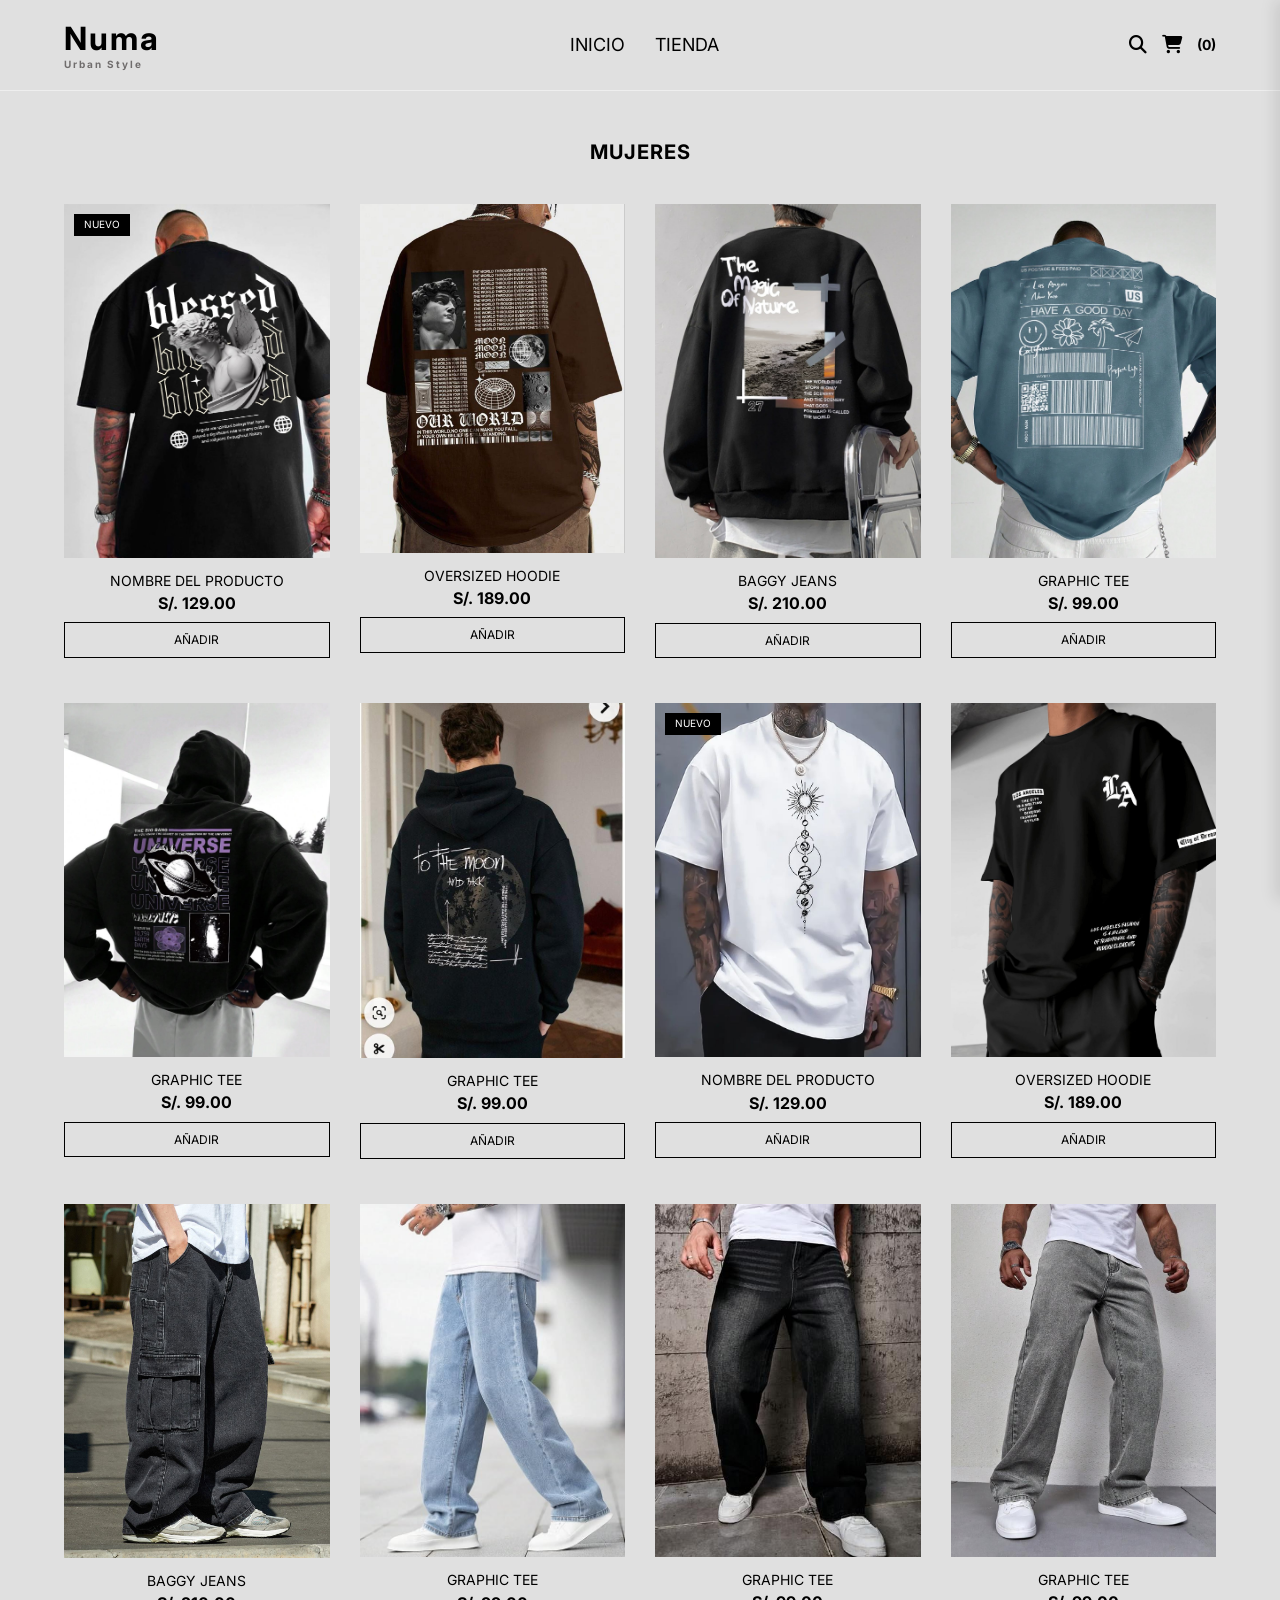
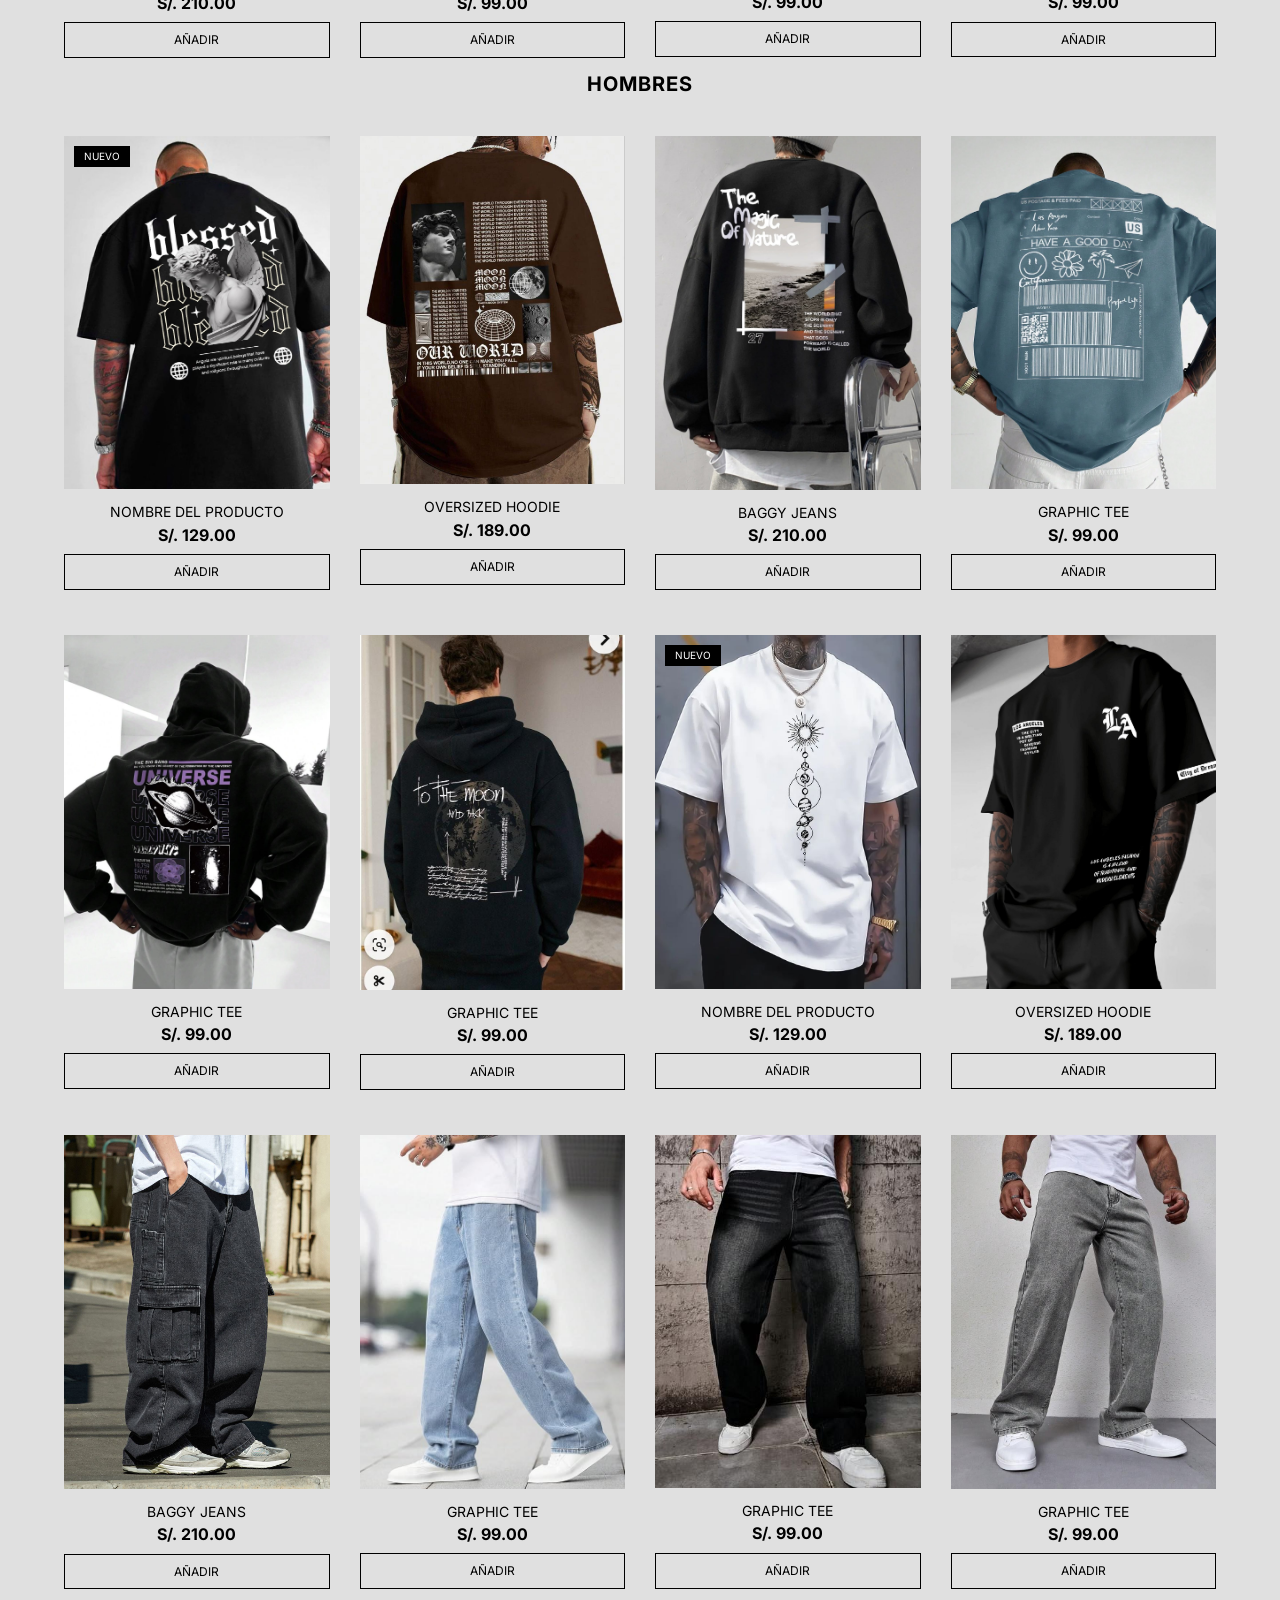
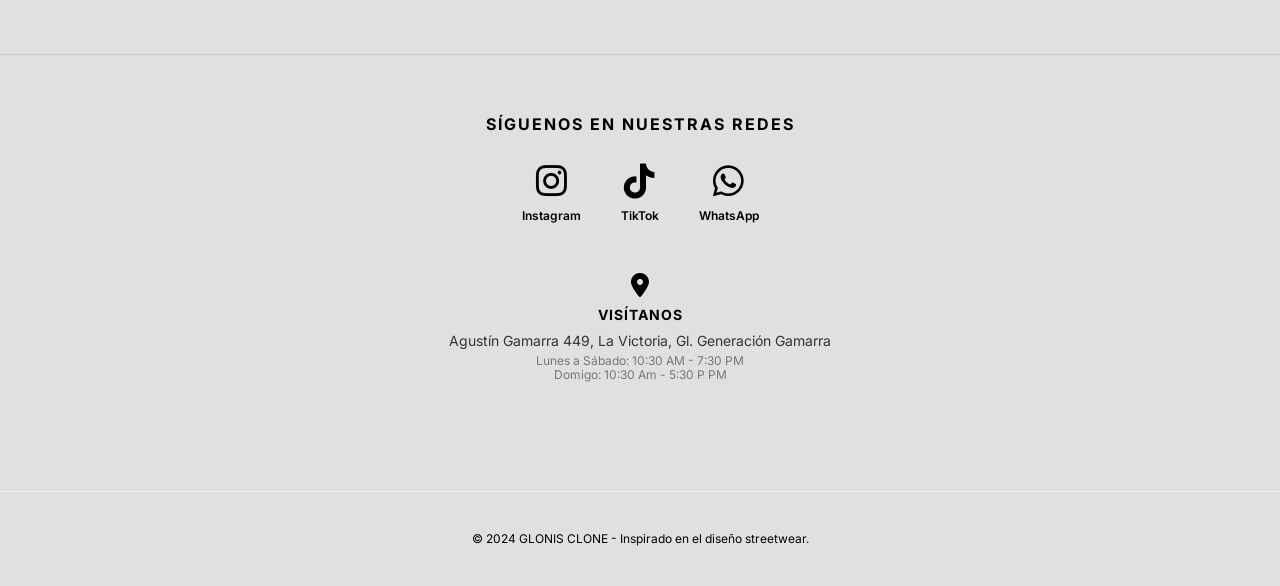
==== commit 6acf20d1: "version 2.1" ====
--- a/tienda.html
+++ b/tienda.html
@@ -345,36 +345,60 @@
         <p>&copy; 2024 GLONIS CLONE - Inspirado en el diseño streetwear.</p>
     </footer>
 
-    <!-- Estructura del Modal de Producto -->
-<div id="product-modal" class="modal">
-    <div class="modal-content">
-        <span class="close-modal">&times;</span>
-        <div class="modal-body">
-            <!-- Lado Izquierdo: Imagen -->
-            <div class="product-view-img">
-                <img id="modal-img" src="" alt="Producto Numa">
-            </div>
-            <!-- Lado Derecho: Info -->
-            <div class="product-view-info">
-                <h2 id="modal-title">Nombre de la Prenda</h2>
-                <p class="modal-price" id="modal-price">S/ 00.00</p>
-                
-                <div class="size-selector">
-                    <span>Tallas disponibles:</span>
-                    <div class="sizes">
-                        <button>S</button>
-                        <button>M</button>
-                        <button>L</button>
-                        <button>XL</button>
+        <!-- Estructura del Modal de Producto -->
+    <div id="product-modal" class="modal">
+        <div class="modal-content">
+            <span class="close-modal">&times;</span>
+            <div class="modal-body">
+                <!-- Lado Izquierdo: Imagen -->
+                <div class="product-view-img">
+                    <img id="modal-img" src="" alt="Producto Numa">
+                </div>
+                <!-- Lado Derecho: Info -->
+                <div class="product-view-info">
+                    <h2 id="modal-title">Nombre de la Prenda</h2>
+                    <p class="modal-price" id="modal-price">S/ 00.00</p>
+                    
+                    <div class="size-selector">
+                        <span>Tallas disponibles:</span>
+                        <div class="sizes">
+                            <button class="size-btn">S</button>
+                            <button class="size-btn">M</button>
+                            <button class="size-btn">L</button>
+                            <button class="size-btn">XL</button>
+                        </div>
                     </div>
-                </div>
-
-                <button class="btn-buy-now">COMPRAR AHORA</button>
-                <p class="modal-desc">Algodón pesado 20/1, estampado en alta densidad. Calce Oversize.</p>
+
+                    <a href="#" id="modal-wa-btn" target="_blank" class="btn-wa-modal">
+                        <i class="fa-brands fa-whatsapp"></i> PEDIR POR WHATSAPP
+                    </a>
+                    <p class="modal-desc">Algodón pesado 20/1, estampado en alta densidad. Calce Oversize.</p>
+                </div>
             </div>
         </div>
     </div>
-</div>
+    
+
+        <!-- Carrito Lateral -->
+    <div id="side-cart" class="side-cart">
+        <div class="cart-header">
+            <h3>TU PEDIDO</h3>
+            <span class="close-cart">&times;</span>
+        </div>
+        
+        <div id="cart-items-container" class="cart-items">
+            <!-- Aquí se cargarán los productos con JS -->
+            <p class="empty-msg">Tu carrito está vacío.</p>
+        </div>
+
+        <div class="cart-footer">
+            <div class="total-block">
+                <span>TOTAL:</span>
+                <span id="cart-total">S/ 0.00</span>
+            </div>
+            <button id="checkout-btn" class="btn-checkout">PEDIR POR WHATSAPP</button>
+        </div>
+    </div>
 
     <script src="js/script.js"></script>
 </body>
--- a/css/styles.css
+++ b/css/styles.css
@@ -392,6 +392,128 @@
     transform: translateY(-5px); 
 }
 
+/* --- CARRITO LATERAL --- */
+.side-cart {
+    position: fixed;
+    top: 0;
+    right: 0;
+    width: 350px;
+    height: 100%;
+    background: #fff;
+    z-index: 2000;
+    box-shadow: -5px 0 15px rgba(0,0,0,0.1);
+    display: flex;
+    flex-direction: column;
+    transform: translateX(100%); /* Escondido */
+    transition: transform 0.3s ease-in-out;
+}
+
+.side-cart.active {
+    transform: translateX(0); /* Visible */
+}
+
+.cart-header {
+    padding: 20px;
+    border-bottom: 1px solid #eee;
+    display: flex;
+    justify-content: space-between;
+    align-items: center;
+}
+
+.cart-items {
+    flex: 1;
+    overflow-y: auto;
+    padding: 20px;
+    position: relative;
+}
+
+/* Estilo de cada producto en el carrito */
+.cart-item {
+    display: flex;
+    gap: 15px;
+    margin-bottom: 20px;
+    align-items: center;
+    border-bottom: 1px solid #f9f9f9;
+    padding-bottom: 10px;
+}
+
+.cart-item img { width: 60px; height: 70px; object-fit: cover; }
+.cart-item-info h4 { font-size: 14px; margin-bottom: 5px; }
+.cart-item-info p { font-weight: bold; }
+
+.cart-footer {
+    padding: 20px;
+    border-top: 1px solid #eee;
+    background: #f9f9f9;
+}
+
+.total-block {
+    display: flex;
+    justify-content: space-between;
+    font-weight: bold;
+    font-size: 18px;
+    margin-bottom: 20px;
+}
+
+.btn-checkout {
+    width: 100%;
+    padding: 15px;
+    background: #000;
+    color: #fff;
+    border: none;
+    font-weight: bold;
+    cursor: pointer;
+}
+
+.cart-count {
+    cursor: pointer;
+}
+
+/* --- BOTÓN ELIMINAR PRENDA --- */
+
+.remove-item {
+    cursor: pointer;
+    font-size: 20px;
+    font-weight: bold;
+    color: #999;
+    padding: 5px;
+    transition: 0.2s;
+    margin-left: auto; /* La empuja a la derecha */
+}
+
+.remove-item:hover {
+    color: #ff0000; /* Se pone roja al querer borrar */
+    transform: scale(1.2);
+}
+
+.empty-msg {
+    text-align: center;
+    color: #777;
+    margin-top: 50px;
+    font-size: 14px;
+}
+
+/* Estado normal del botón de talla */
+.size-btn {
+    padding: 10px 15px;
+    border: 1px solid #000;
+    background: transparent;
+    cursor: pointer;
+    transition: all 0.3s ease;
+    font-weight: bold;
+}
+
+/* ESTADO MARCADO (Cuando haces clic) */
+.size-btn.active {
+    background-color: #000;
+    color: #fff;
+    transform: scale(1.1); /* Un pequeño salto para que se note el clic */
+}
+
+@media (max-width: 400px) {
+    .side-cart { width: 100%; }
+}
+
 /* Ajuste Móvil */
 @media (max-width: 600px) {
     .social-icons {
@@ -454,11 +576,32 @@
 }
 .sizes button:hover { background: #000; color: #fff; }
 
-.btn-buy-now {
-    background: #000; color: #fff;
-    padding: 15px; border: none;
-    font-weight: 700; cursor: pointer;
+.btn-wa-modal {
+    display: flex; /* Para centrar el icono y el texto */
+    align-items: center;
+    justify-content: center;
+    gap: 10px; /* Espacio entre el icono y el texto */
+    
+    width: 100%; /* Ocupa todo el ancho */
+    padding: 15px;
     margin-top: 20px;
+    margin-bottom: 10px; /* Un poco de aire abajo */
+    
+    background-color: #25D366; /* Verde WhatsApp oficial */
+    color: #fff;
+    
+    text-decoration: none; /* Quitamos el subrayado */
+    font-weight: 700;
+    text-transform: uppercase; 
+    
+    border: none;
+    cursor: pointer;
+    transition: all 0.3s ease;
+}
+
+.btn-wa-modal:hover {
+    background-color: #128C7E; /* Verde más oscuro al pasar el mouse */
+    transform: translateY(-2px); /* Un pequeño salto */
 }
 
 
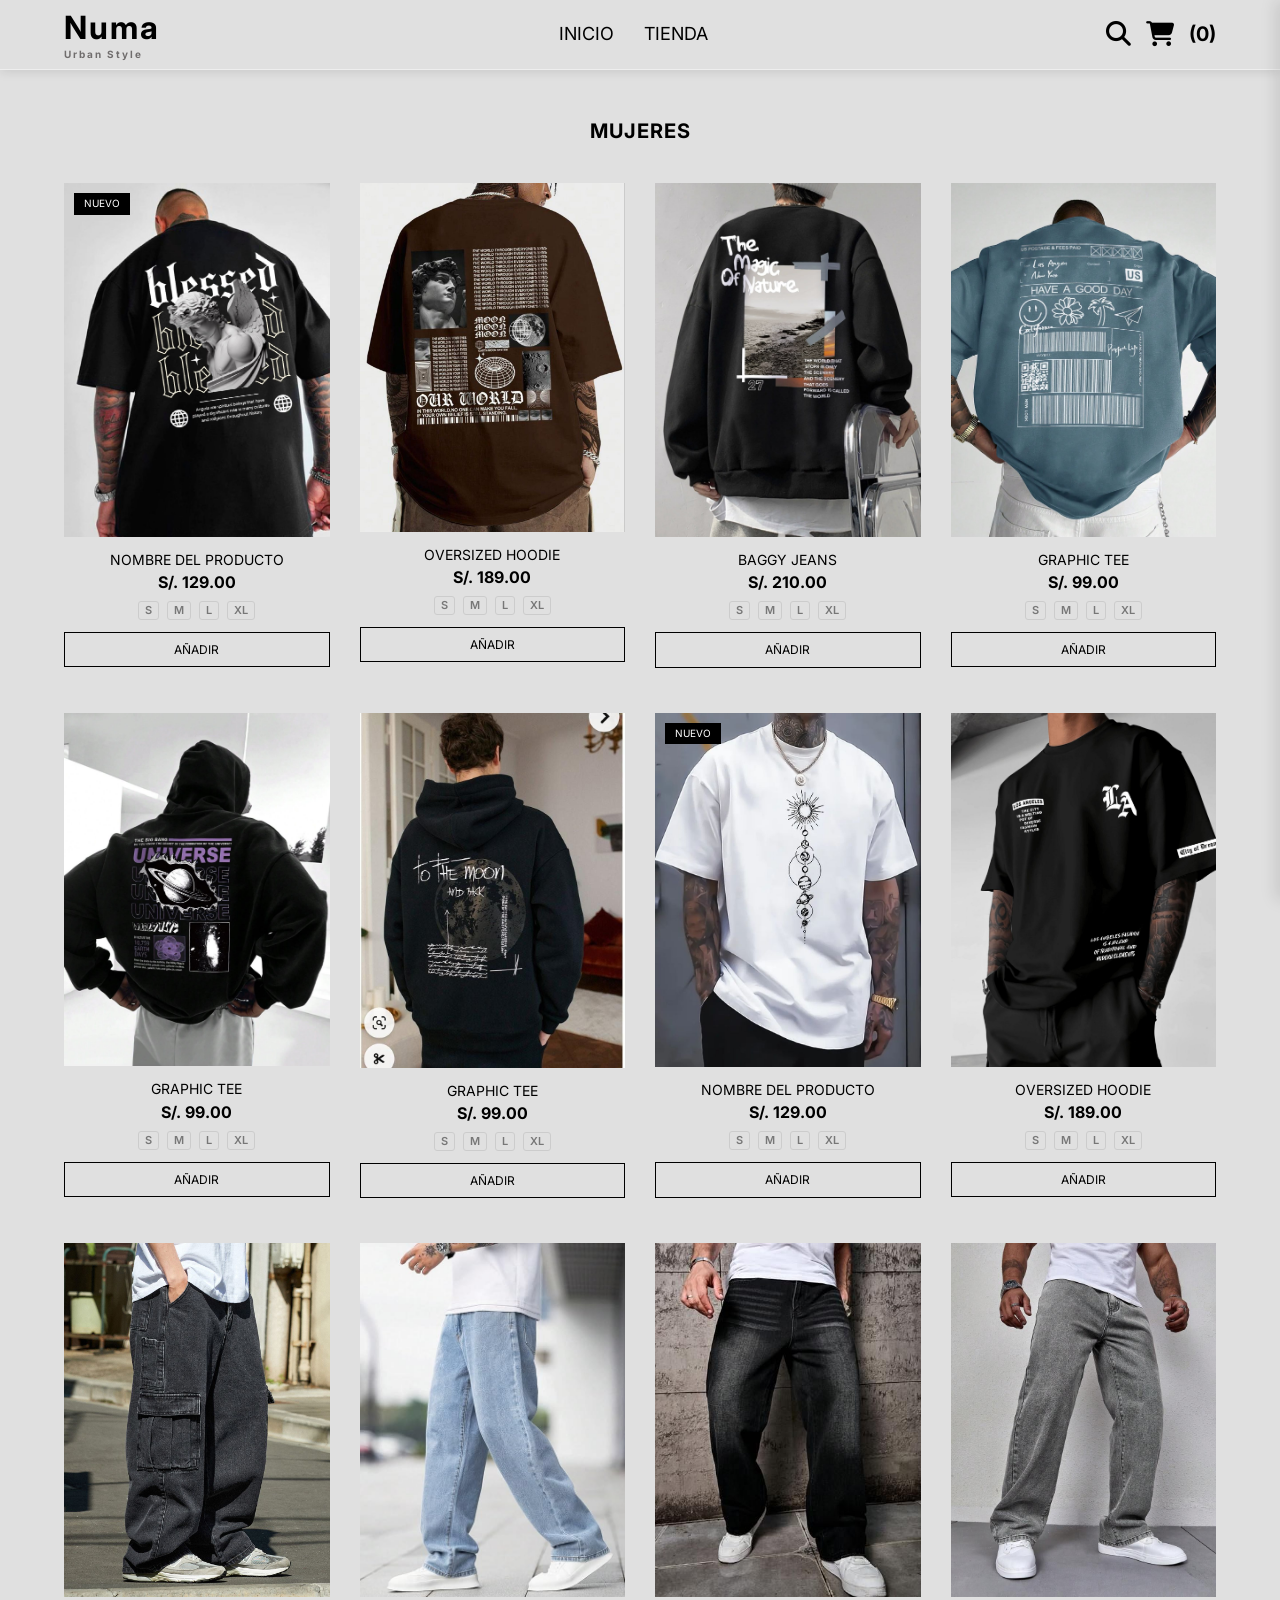
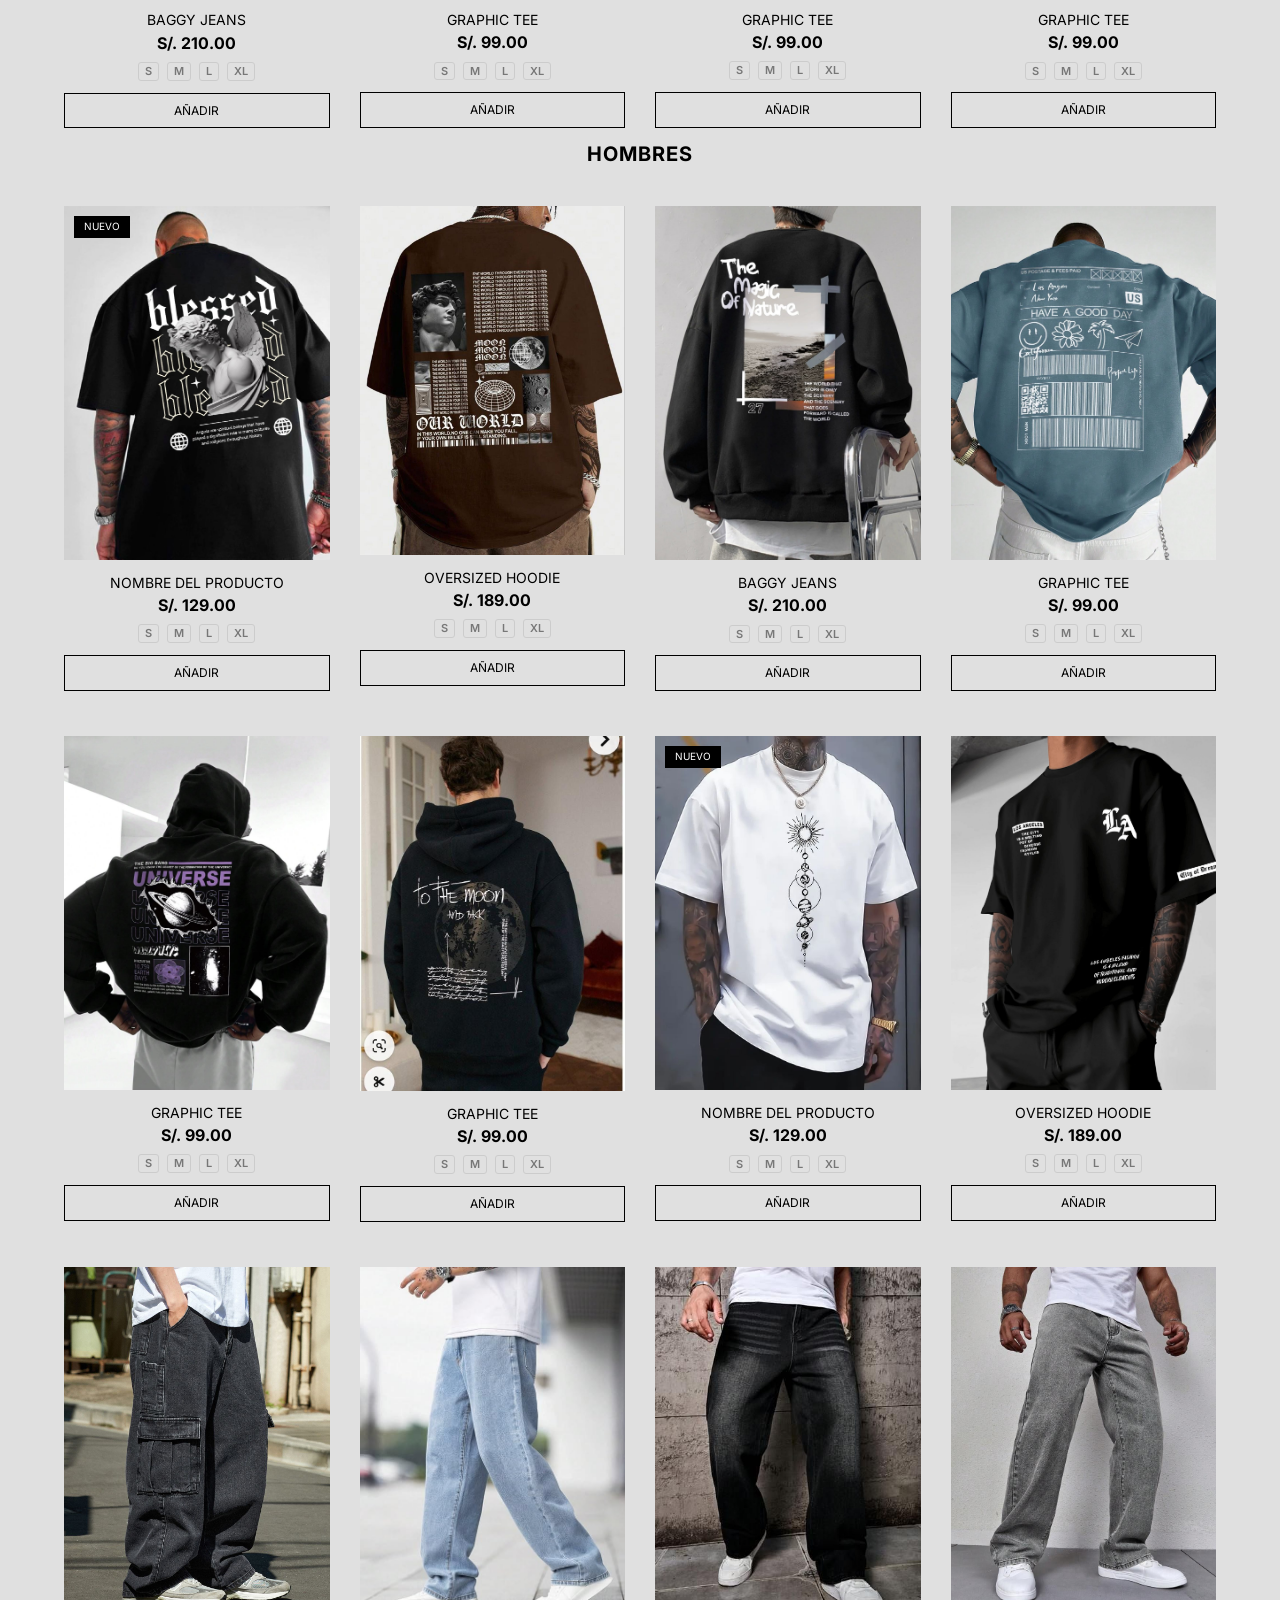
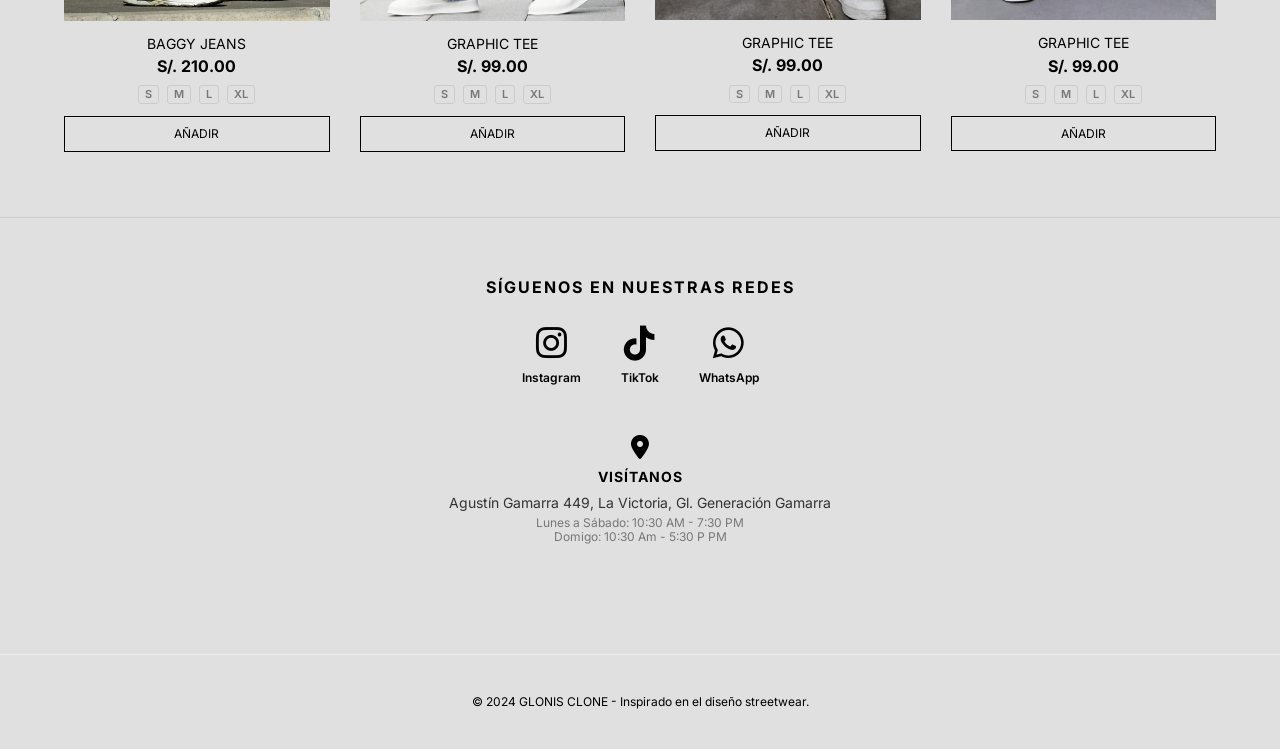
==== commit 0a4b2b64: "version 2.2" ====
--- a/tienda.html
+++ b/tienda.html
@@ -46,6 +46,12 @@
                 <div class="product-info">
                     <h3>NOMBRE DEL PRODUCTO</h3>
                     <p class="price">S/. 129.00</p>
+                    <div class="card-sizes">
+                        <span>S</span>
+                        <span>M</span>
+                        <span>L</span>
+                        <span>XL</span>
+                    </div>
                     <button class="btn-add">AÑADIR</button>
                 </div>
             </div>
@@ -57,6 +63,12 @@
                 <div class="product-info">
                     <h3>OVERSIZED HOODIE</h3>
                     <p class="price">S/. 189.00</p>
+                    <div class="card-sizes">
+                        <span>S</span>
+                        <span>M</span>
+                        <span>L</span>
+                        <span>XL</span>
+                    </div>
                     <button class="btn-add">AÑADIR</button>
                 </div>
             </div>
@@ -68,6 +80,12 @@
                 <div class="product-info">
                     <h3>BAGGY JEANS</h3>
                     <p class="price">S/. 210.00</p>
+                    <div class="card-sizes">
+                        <span>S</span>
+                        <span>M</span>
+                        <span>L</span>
+                        <span>XL</span>
+                    </div>
                     <button class="btn-add">AÑADIR</button>
                 </div>
             </div>
@@ -79,6 +97,12 @@
                 <div class="product-info">
                     <h3>GRAPHIC TEE</h3>
                     <p class="price">S/. 99.00</p>
+                    <div class="card-sizes">
+                        <span>S</span>
+                        <span>M</span>
+                        <span>L</span>
+                        <span>XL</span>
+                    </div>
                     <button class="btn-add">AÑADIR</button>
                 </div>
             </div>
@@ -90,6 +114,12 @@
                 <div class="product-info">
                     <h3>GRAPHIC TEE</h3>
                     <p class="price">S/. 99.00</p>
+                    <div class="card-sizes">
+                        <span>S</span>
+                        <span>M</span>
+                        <span>L</span>
+                        <span>XL</span>
+                    </div>
                     <button class="btn-add">AÑADIR</button>
                 </div>
             </div>
@@ -101,6 +131,12 @@
                 <div class="product-info">
                     <h3>GRAPHIC TEE</h3>
                     <p class="price">S/. 99.00</p>
+                    <div class="card-sizes">
+                        <span>S</span>
+                        <span>M</span>
+                        <span>L</span>
+                        <span>XL</span>
+                    </div>
                     <button class="btn-add">AÑADIR</button>
                 </div>
             </div>
@@ -113,6 +149,12 @@
                 <div class="product-info">
                     <h3>NOMBRE DEL PRODUCTO</h3>
                     <p class="price">S/. 129.00</p>
+                    <div class="card-sizes">
+                        <span>S</span>
+                        <span>M</span>
+                        <span>L</span>
+                        <span>XL</span>
+                    </div>
                     <button class="btn-add">AÑADIR</button>
                 </div>
             </div>
@@ -124,6 +166,12 @@
                 <div class="product-info">
                     <h3>OVERSIZED HOODIE</h3>
                     <p class="price">S/. 189.00</p>
+                    <div class="card-sizes">
+                        <span>S</span>
+                        <span>M</span>
+                        <span>L</span>
+                        <span>XL</span>
+                    </div>
                     <button class="btn-add">AÑADIR</button>
                 </div>
             </div>
@@ -135,6 +183,12 @@
                 <div class="product-info">
                     <h3>BAGGY JEANS</h3>
                     <p class="price">S/. 210.00</p>
+                    <div class="card-sizes">
+                        <span>S</span>
+                        <span>M</span>
+                        <span>L</span>
+                        <span>XL</span>
+                    </div>
                     <button class="btn-add">AÑADIR</button>
                 </div>
             </div>
@@ -146,6 +200,12 @@
                 <div class="product-info">
                     <h3>GRAPHIC TEE</h3>
                     <p class="price">S/. 99.00</p>
+                    <div class="card-sizes">
+                        <span>S</span>
+                        <span>M</span>
+                        <span>L</span>
+                        <span>XL</span>
+                    </div>
                     <button class="btn-add">AÑADIR</button>
                 </div>
             </div>
@@ -157,6 +217,12 @@
                 <div class="product-info">
                     <h3>GRAPHIC TEE</h3>
                     <p class="price">S/. 99.00</p>
+                    <div class="card-sizes">
+                        <span>S</span>
+                        <span>M</span>
+                        <span>L</span>
+                        <span>XL</span>
+                    </div>
                     <button class="btn-add">AÑADIR</button>
                 </div>
             </div>
@@ -168,6 +234,12 @@
                 <div class="product-info">
                     <h3>GRAPHIC TEE</h3>
                     <p class="price">S/. 99.00</p>
+                    <div class="card-sizes">
+                        <span>S</span>
+                        <span>M</span>
+                        <span>L</span>
+                        <span>XL</span>
+                    </div>
                     <button class="btn-add">AÑADIR</button>
                 </div>
             </div>
@@ -185,6 +257,12 @@
                 <div class="product-info">
                     <h3>NOMBRE DEL PRODUCTO</h3>
                     <p class="price">S/. 129.00</p>
+                    <div class="card-sizes">
+                        <span>S</span>
+                        <span>M</span>
+                        <span>L</span>
+                        <span>XL</span>
+                    </div>
                     <button class="btn-add">AÑADIR</button>
                 </div>
             </div>
@@ -196,6 +274,12 @@
                 <div class="product-info">
                     <h3>OVERSIZED HOODIE</h3>
                     <p class="price">S/. 189.00</p>
+                    <div class="card-sizes">
+                        <span>S</span>
+                        <span>M</span>
+                        <span>L</span>
+                        <span>XL</span>
+                    </div>
                     <button class="btn-add">AÑADIR</button>
                 </div>
             </div>
@@ -207,6 +291,12 @@
                 <div class="product-info">
                     <h3>BAGGY JEANS</h3>
                     <p class="price">S/. 210.00</p>
+                    <div class="card-sizes">
+                        <span>S</span>
+                        <span>M</span>
+                        <span>L</span>
+                        <span>XL</span>
+                    </div>
                     <button class="btn-add">AÑADIR</button>
                 </div>
             </div>
@@ -218,6 +308,12 @@
                 <div class="product-info">
                     <h3>GRAPHIC TEE</h3>
                     <p class="price">S/. 99.00</p>
+                    <div class="card-sizes">
+                        <span>S</span>
+                        <span>M</span>
+                        <span>L</span>
+                        <span>XL</span>
+                    </div>
                     <button class="btn-add">AÑADIR</button>
                 </div>
             </div>
@@ -229,6 +325,12 @@
                 <div class="product-info">
                     <h3>GRAPHIC TEE</h3>
                     <p class="price">S/. 99.00</p>
+                    <div class="card-sizes">
+                        <span>S</span>
+                        <span>M</span>
+                        <span>L</span>
+                        <span>XL</span>
+                    </div>
                     <button class="btn-add">AÑADIR</button>
                 </div>
             </div>
@@ -240,6 +342,12 @@
                 <div class="product-info">
                     <h3>GRAPHIC TEE</h3>
                     <p class="price">S/. 99.00</p>
+                    <div class="card-sizes">
+                        <span>S</span>
+                        <span>M</span>
+                        <span>L</span>
+                        <span>XL</span>
+                    </div>
                     <button class="btn-add">AÑADIR</button>
                 </div>
             </div>
@@ -252,6 +360,12 @@
                 <div class="product-info">
                     <h3>NOMBRE DEL PRODUCTO</h3>
                     <p class="price">S/. 129.00</p>
+                    <div class="card-sizes">
+                        <span>S</span>
+                        <span>M</span>
+                        <span>L</span>
+                        <span>XL</span>
+                    </div>
                     <button class="btn-add">AÑADIR</button>
                 </div>
             </div>
@@ -263,6 +377,12 @@
                 <div class="product-info">
                     <h3>OVERSIZED HOODIE</h3>
                     <p class="price">S/. 189.00</p>
+                    <div class="card-sizes">
+                        <span>S</span>
+                        <span>M</span>
+                        <span>L</span>
+                        <span>XL</span>
+                    </div>
                     <button class="btn-add">AÑADIR</button>
                 </div>
             </div>
@@ -274,6 +394,12 @@
                 <div class="product-info">
                     <h3>BAGGY JEANS</h3>
                     <p class="price">S/. 210.00</p>
+                    <div class="card-sizes">
+                        <span>S</span>
+                        <span>M</span>
+                        <span>L</span>
+                        <span>XL</span>
+                    </div>
                     <button class="btn-add">AÑADIR</button>
                 </div>
             </div>
@@ -285,6 +411,12 @@
                 <div class="product-info">
                     <h3>GRAPHIC TEE</h3>
                     <p class="price">S/. 99.00</p>
+                    <div class="card-sizes">
+                        <span>S</span>
+                        <span>M</span>
+                        <span>L</span>
+                        <span>XL</span>
+                    </div>
                     <button class="btn-add">AÑADIR</button>
                 </div>
             </div>
@@ -296,6 +428,12 @@
                 <div class="product-info">
                     <h3>GRAPHIC TEE</h3>
                     <p class="price">S/. 99.00</p>
+                    <div class="card-sizes">
+                        <span>S</span>
+                        <span>M</span>
+                        <span>L</span>
+                        <span>XL</span>
+                    </div>
                     <button class="btn-add">AÑADIR</button>
                 </div>
             </div>
@@ -307,6 +445,12 @@
                 <div class="product-info">
                     <h3>GRAPHIC TEE</h3>
                     <p class="price">S/. 99.00</p>
+                    <div class="card-sizes">
+                        <span>S</span>
+                        <span>M</span>
+                        <span>L</span>
+                        <span>XL</span>
+                    </div>
                     <button class="btn-add">AÑADIR</button>
                 </div>
             </div>
@@ -326,7 +470,7 @@
                     <i class="fa-brands fa-tiktok"></i>
                     <span>TikTok</span>
                 </a>
-                <a href="https://wa.me/51900006426" target="_blank" class="icon-ws">
+                <a href="https://wa.me/51900006426" target="_blank" id="modal-wa-btn" class="icon-ws">
                     <i class="fa-brands fa-whatsapp"></i>
                     <span>WhatsApp</span>
                 </a>
@@ -370,8 +514,11 @@
                     </div>
 
                     <a href="#" id="modal-wa-btn" target="_blank" class="btn-wa-modal">
-                        <i class="fa-brands fa-whatsapp"></i> PEDIR POR WHATSAPP
+                    <button type="button" id="modal-add-to-cart-btn" class="btn-add-modal">
+                        AÑADIR AL CARRITO
+                    </button>
                     </a>
+                    
                     <p class="modal-desc">Algodón pesado 20/1, estampado en alta densidad. Calce Oversize.</p>
                 </div>
             </div>
--- a/css/styles.css
+++ b/css/styles.css
@@ -18,6 +18,20 @@
     background-color: #E0E0E0;
     color: #000;
     overflow-x: hidden; /* Evita scroll horizontal */
+    padding-top: 70px
+}
+
+header {
+    position: fixed !important; /* Obliga al header a quedarse en pantalla */
+    top: 0 !important;
+    left: 0 !important;
+    width: 100% !important;
+    z-index: 9999 !important;    /* Lo pone por encima de TODO (modales, fotos, etc.) */
+    background-color: #ffffff;   /* Asegúrate de que tenga fondo o se verá transparente */
+    box-shadow: 0 2px 10px rgba(0, 0, 0, 0.1);
+    height: 70px;                /* Dale una altura fija para que sepamos cuánto espacio ocupa */
+    display: flex;
+    align-items: center;
 }
 
 /* =========================================
@@ -80,7 +94,7 @@
     display: flex;
     align-items: center;
     gap: 15px;
-    font-size: 18px;
+    font-size: 25px;
 }
 
 .nav-icons i {
@@ -91,10 +105,6 @@
 .nav-icons i:hover {
     color: #555;
     transform: scale(1.1);
-}
-
-.cart-count {
-    font-size: 14px;
 }
 
 /* Botón Hamburguesa (Oculto en PC) */
@@ -106,6 +116,7 @@
 
 .cart-count {
     font-weight: 700;
+    font-size: 20px;
     transition: transform 0.2s ease;
     display: inline-block;
     color: #000;
@@ -257,6 +268,32 @@
     color: #fff;
 }
 
+/* Tallas en la tarjeta de producto */
+.card-sizes {
+    display: flex;
+    justify-content: center;
+    gap: 8px;
+    margin-bottom: 12px;
+    
+}
+
+.card-sizes span {
+    font-size: 11px;
+    font-weight: 600;
+    color: #777;
+    border: 1px solid #ccc;
+    padding: 2px 6px;
+    border-radius: 3px;
+    transition: all 0.3s ease;
+    cursor: default;
+}
+
+/* Efecto visual cuando pasas el mouse por la tarjeta */
+.product-card:hover .card-sizes span {
+    color: #000;
+    border-color: #000;
+}
+
 /* =========================================
    5. SECCIÓN DE IMÁGENES (POSES)
    ========================================= */
@@ -293,14 +330,14 @@
 
 /* --- EFECTO OSCURO (OVERLAY) --- */
 .overlay {
-    display: none; /* Oculto por defecto */
     position: fixed;
     top: 0;
     left: 0;
     width: 100%;
     height: 100%;
-    background: rgba(0, 0, 0, 0.5); /* Color negro con 50% de transparencia */
-    z-index: 998; /* Por debajo del menú (999 o 1000) */
+    background: rgba(0, 0, 0, 0.5);
+    display: none;
+    z-index: 1000 !important; /* Por encima del header */
 }
 
 .overlay.active {
@@ -395,17 +432,18 @@
 /* --- CARRITO LATERAL --- */
 .side-cart {
     position: fixed;
+    display: flex;
+    flex-direction: column;
+    height: 100vh   ;
     top: 0;
     right: 0;
     width: 350px;
     height: 100%;
     background: #fff;
-    z-index: 2000;
+    z-index: 10000 !important; /* LA CAPA MÁS ALTA: Por encima de TODO */
+    transition: transform 0.3s ease;
+    transform: translateX(100%);
     box-shadow: -5px 0 15px rgba(0,0,0,0.1);
-    display: flex;
-    flex-direction: column;
-    transform: translateX(100%); /* Escondido */
-    transition: transform 0.3s ease-in-out;
 }
 
 .side-cart.active {
@@ -418,6 +456,8 @@
     display: flex;
     justify-content: space-between;
     align-items: center;
+    flex-shrink: 0;
+    
 }
 
 .cart-items {
@@ -437,6 +477,23 @@
     padding-bottom: 10px;
 }
 
+.cart-items-container {
+    flex-grow: 1; /* Ocupa todo el espacio disponible en el medio */
+    overflow-y: auto; /* Activa el scroll vertical si hay muchos productos */
+    padding: 20px;
+}
+.cart-items-container::-webkit-scrollbar {
+    width: 6px;
+}
+
+.cart-items-container::-webkit-scrollbar-thumb {
+    background: #ccc;
+    border-radius: 10px;
+}
+
+.cart-items-container::-webkit-scrollbar-track {
+    background: #f9f9f9;
+}
 .cart-item img { width: 60px; height: 70px; object-fit: cover; }
 .cart-item-info h4 { font-size: 14px; margin-bottom: 5px; }
 .cart-item-info p { font-weight: bold; }
@@ -445,6 +502,7 @@
     padding: 20px;
     border-top: 1px solid #eee;
     background: #f9f9f9;
+    flex-shrink: 0;
 }
 
 .total-block {
@@ -467,6 +525,16 @@
 
 .cart-count {
     cursor: pointer;
+}
+
+@keyframes cart-bounce {
+    0% { transform: scale(1); }
+    50% { transform: scale(1.4); color: #25D366; }
+    100% { transform: scale(1); }
+}
+
+.cart-pop {
+    animation: cart-bounce 0.4s ease-out;
 }
 
 /* --- BOTÓN ELIMINAR PRENDA --- */
@@ -552,10 +620,29 @@
     font-size: 30px;
     cursor: pointer;
 }
+.close-cart, .close-modal {
+    cursor: pointer;
+    font-size: 24px;
+    padding: 10px;
+    z-index: 10002; /* Aseguramos que el botón de cerrar sea clickeable */
+}
 
 .modal-body {
     display: flex;
     gap: 30px;
+}
+
+.product-modal {
+    position: fixed;
+    top: 0;
+    left: 0;
+    width: 100%;
+    height: 100%;
+    display: none;
+    justify-content: center;
+    align-items: center;
+    z-index: 10001 !important; /* Igual de alto que el carrito o un poco más */
+    background: rgba(0, 0, 0, 0.7);
 }
 
 .product-view-img { width: 50%; }
@@ -576,32 +663,30 @@
 }
 .sizes button:hover { background: #000; color: #fff; }
 
-.btn-wa-modal {
-    display: flex; /* Para centrar el icono y el texto */
-    align-items: center;
-    justify-content: center;
-    gap: 10px; /* Espacio entre el icono y el texto */
-    
-    width: 100%; /* Ocupa todo el ancho */
+.btn-add-modal {
+    width: 100%;
     padding: 15px;
     margin-top: 20px;
-    margin-bottom: 10px; /* Un poco de aire abajo */
-    
-    background-color: #25D366; /* Verde WhatsApp oficial */
+    margin-bottom: 10px;
+    background-color: #000;
     color: #fff;
-    
-    text-decoration: none; /* Quitamos el subrayado */
+    border: none;
     font-weight: 700;
-    text-transform: uppercase; 
-    
-    border: none;
-    cursor: pointer;
-    transition: all 0.3s ease;
-}
-
-.btn-wa-modal:hover {
-    background-color: #128C7E; /* Verde más oscuro al pasar el mouse */
-    transform: translateY(-2px); /* Un pequeño salto */
+    text-transform: uppercase;
+    cursor: pointer;
+    transition: background-color 0.3s ease;
+}
+
+.btn-add-modal:hover {
+    background-color: #333; 
+}
+
+.overlay.active {
+    display: block;
+}
+
+.side-cart.active {
+    transform: translateX(0);
 }
 
 
@@ -627,13 +712,14 @@
         order: 2;
         width: 60%;
         text-align: center;
-        font-size: 20px;
+        font-size: 25px;
     }
 
     .nav-icons {
         order: 3;
         width: 20%;
         justify-content: flex-end;
+        font-size: 18px;
     }
 
     /* Menú desplegable oculto */
